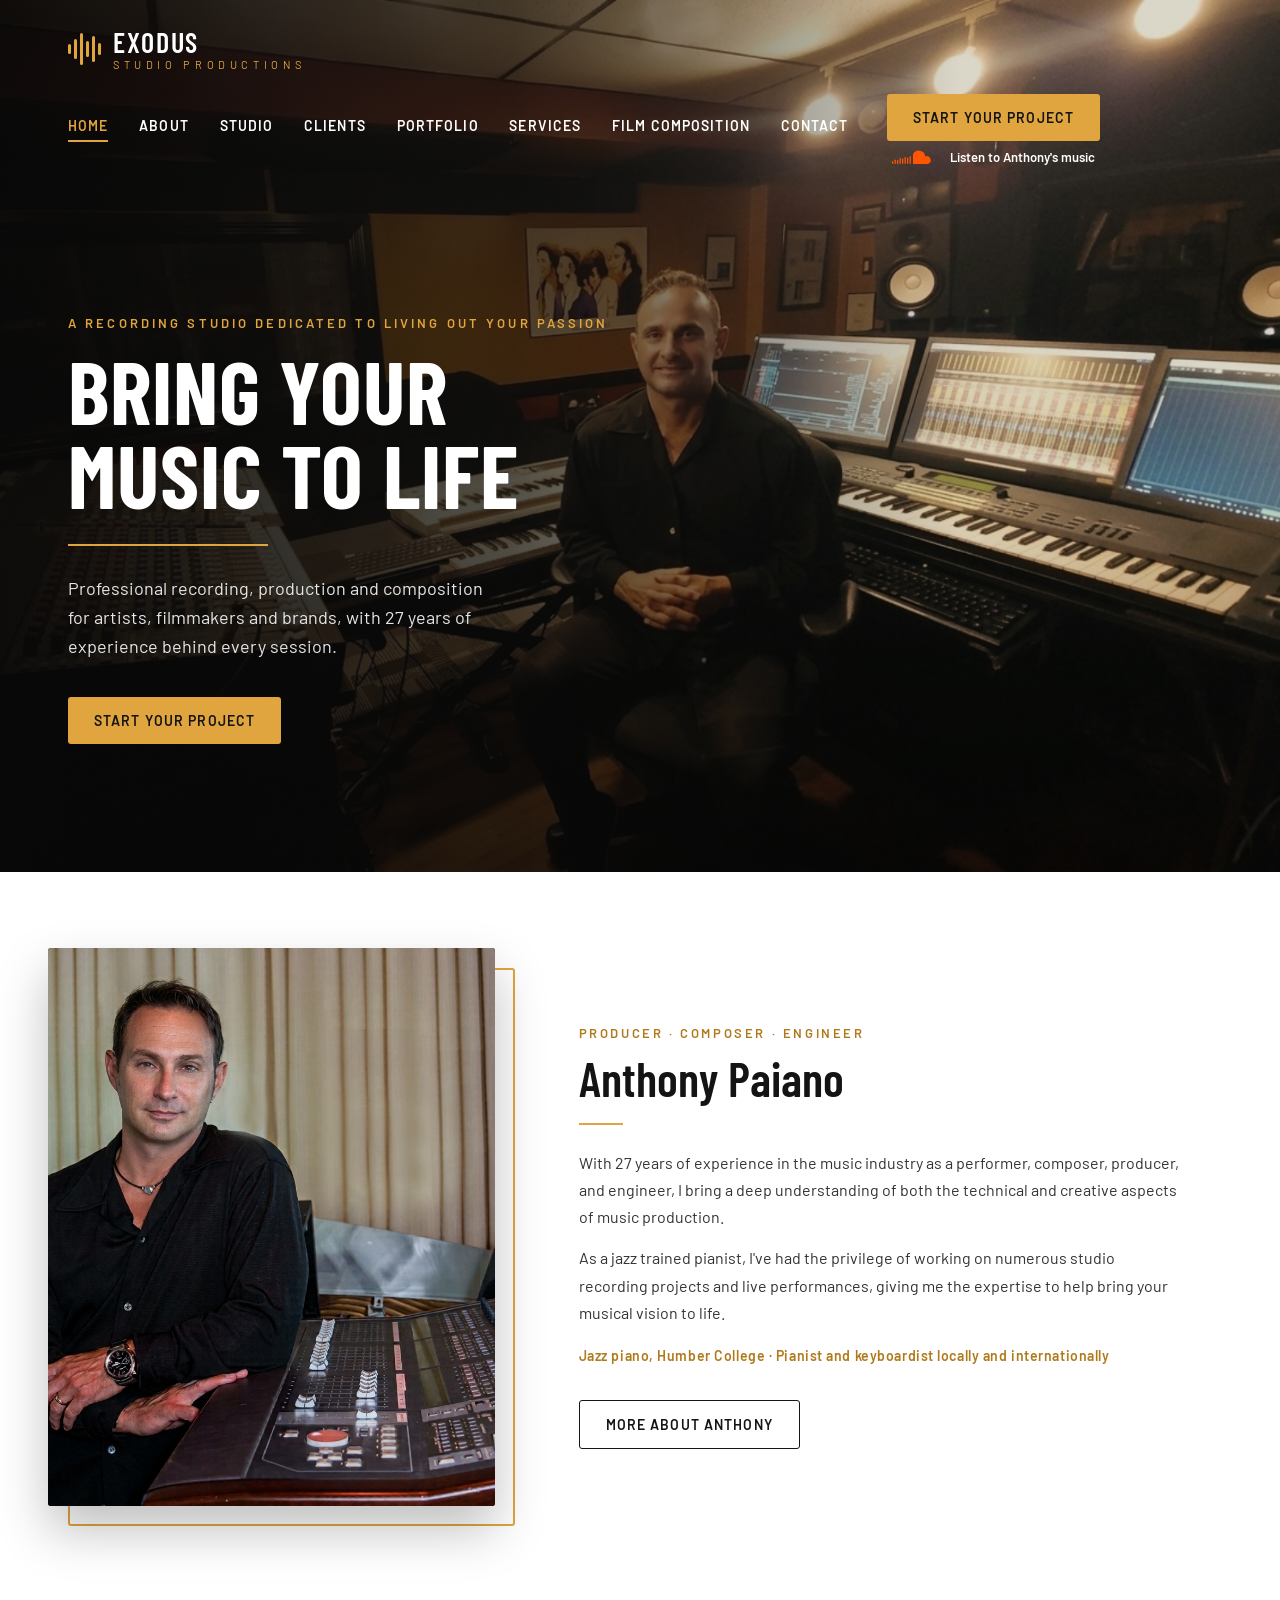
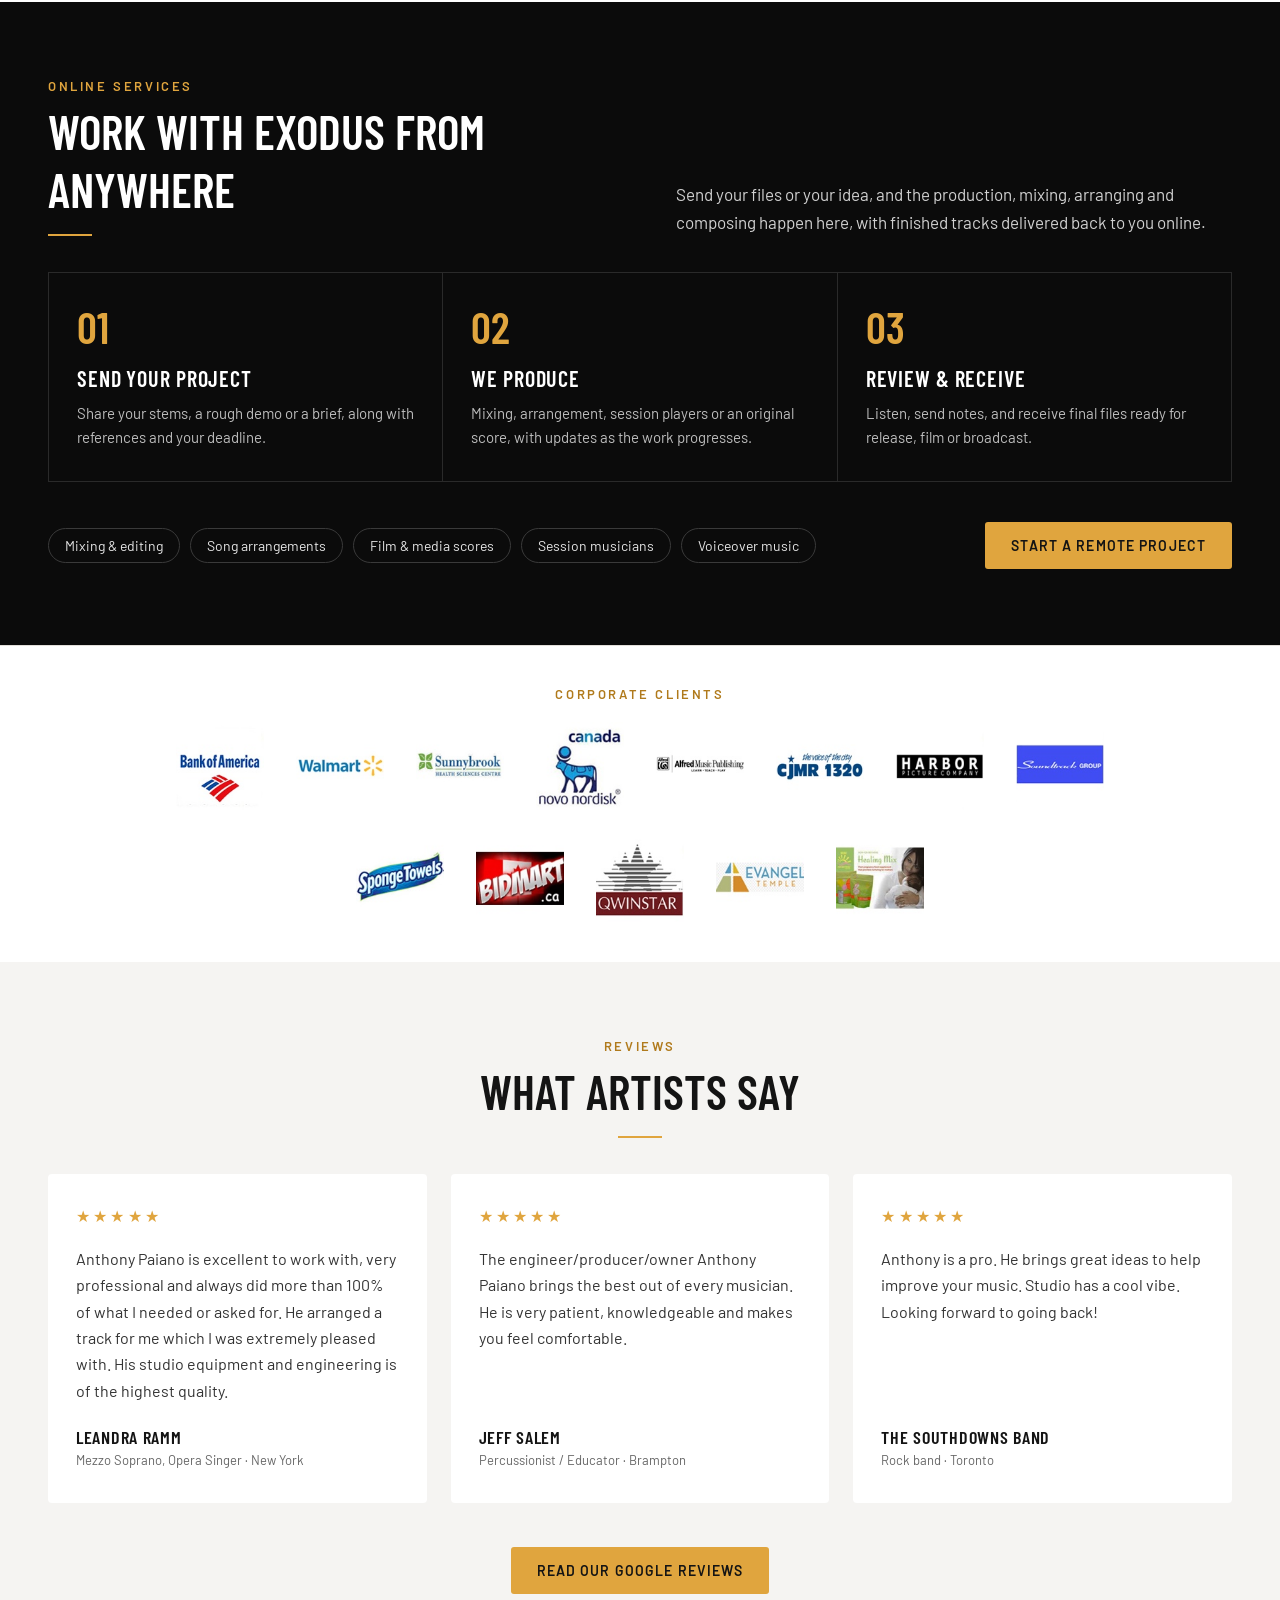
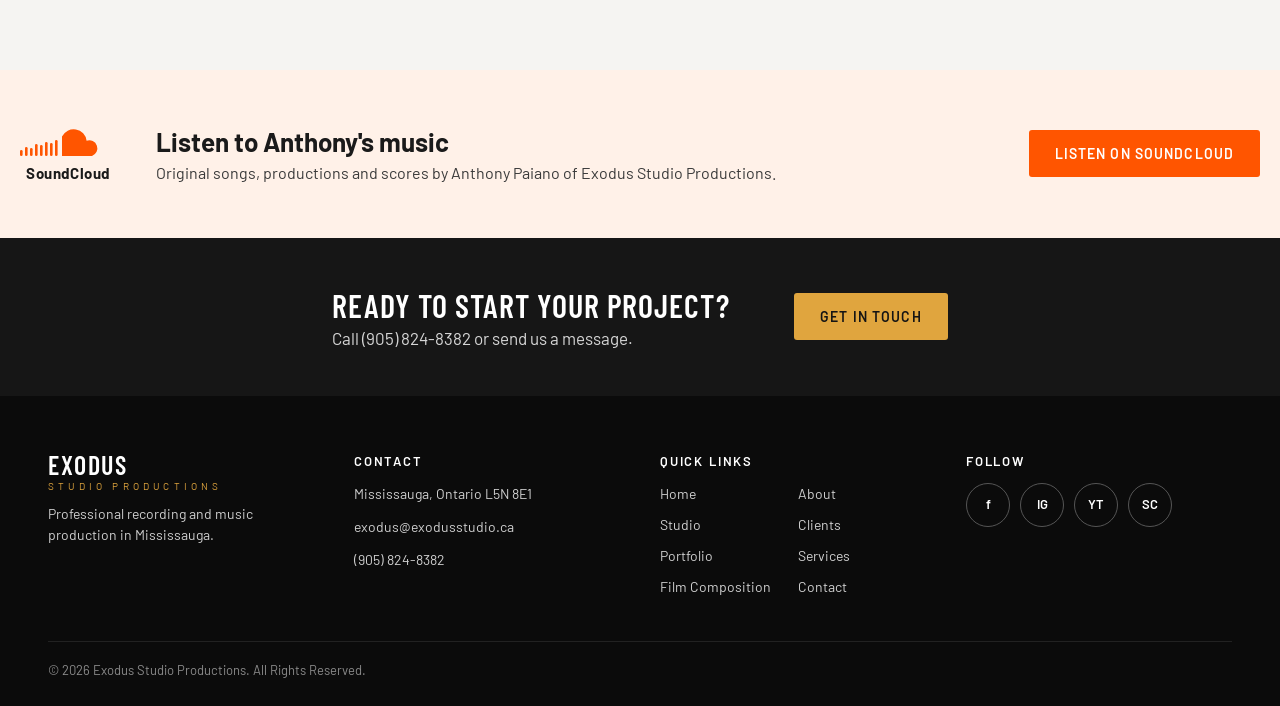
==== index.html @ 8476b049 "Add files via upload" ====
<!DOCTYPE html>
<html lang="en">
<head>
<meta charset="utf-8">
<meta name="viewport" content="width=device-width, initial-scale=1">
<title>Exodus Studio Productions | Recording Studio in Mississauga</title>
<meta name="description" content="Professional recording studio in Mississauga, Greater Toronto Area. Recording, mixing, songwriter arrangements, film composition, corporate multimedia, music video and live streaming.">
<link rel="stylesheet" href="base.css?v=2">
<link rel="stylesheet" href="header.css?v=9">
<link rel="stylesheet" href="services.css">
<link rel="stylesheet" href="portfolio.css">
<link rel="stylesheet" href="about.css">
<link rel="stylesheet" href="cta.css">
<link rel="stylesheet" href="footer.css">
<link rel="stylesheet" href="page.css">
<link rel="stylesheet" href="home.css?v=8">
<link rel="stylesheet" href="soundcloud.css?v=9">
</head>
<body>

<!-- HEADER / HERO -->
<header class="hero">
  <div class="hero-bg"><img src="hero-studio.jpg" alt="Exodus Studio control room"></div>
  <div class="hero-inner container">
    <nav class="nav">
      <a href="index.html" class="brand" aria-label="Exodus Studio Productions home">
        <span class="wave" aria-hidden="true"><span style="height:10px"></span><span style="height:20px"></span><span style="height:32px"></span><span style="height:16px"></span><span style="height:26px"></span><span style="height:12px"></span></span>
        <span class="brand-text"><span class="brand-name">EXODUS</span><span class="brand-sub">STUDIO PRODUCTIONS</span></span>
      </a>
      <button class="nav-toggle" aria-expanded="false" aria-label="Menu">MENU</button>
      <div class="nav-right">
        <div class="nav-links">
          <a href="index.html" class="active">HOME</a>
          <a href="about.html">ABOUT</a>
          <a href="studio.html">STUDIO</a>
          <a href="clients.html">CLIENTS</a>
          <a href="portfolio.html">PORTFOLIO</a>
          <a href="services.html">SERVICES</a>
          <a href="film.html">FILM COMPOSITION</a>
          <a href="contact.html">CONTACT</a>
        </div>
        <div class="nav-cta">
          <a href="contact.html" class="btn btn-gold">Start your project</a>
          <a class="sc-mini sc-mini-nav" href="https://soundcloud.com/user-308940546/sets/exodus-studio-productions" target="_blank" rel="noopener noreferrer" aria-label="Listen on SoundCloud"><svg viewBox="0 0 96 32" width="96" height="32" fill="currentColor" aria-hidden="true"><rect x="0" y="24" width="2.6" height="6" rx="1.3"/><rect x="5" y="21" width="2.6" height="9" rx="1.3"/><rect x="10" y="22" width="2.6" height="8" rx="1.3"/><rect x="15" y="18" width="2.6" height="12" rx="1.3"/><rect x="20" y="19" width="2.6" height="11" rx="1.3"/><rect x="25" y="16" width="2.6" height="14" rx="1.3"/><rect x="30" y="17" width="2.6" height="13" rx="1.3"/><rect x="35" y="14" width="2.6" height="16" rx="1.3"/><path d="M42 30V10.5a13 13 0 0 1 24.6 4.3A8 8 0 1 1 72 30z"/></svg><span>Listen to Anthony's music</span></a>
        </div>
      </div>
    </nav>
    <div class="hero-copy">
      <div class="hero-kicker">A RECORDING STUDIO DEDICATED TO LIVING OUT YOUR PASSION</div>
      <h1>BRING YOUR<br>MUSIC TO LIFE</h1>
      <div class="hero-rule"></div>
      <p>Professional recording, production and composition for artists, filmmakers and brands, with 27 years of experience behind every session.</p>
      <div class="hero-actions">
        <a href="contact.html" class="btn btn-gold">Start your project</a>
      </div>
    </div>
  
  </div>
</header>

<!-- PRODUCER -->
<section id="producer" class="section producer">
  <div class="container producer-grid">
    <figure class="producer-photo"><div class="photo"><img src="anthony-mixer.jpg" alt="Anthony Paiano at the mixing console" loading="lazy"></div></figure>
    <div class="producer-text">
      <div class="eyebrow">Producer · Composer · Engineer</div>
      <h2 class="title">Anthony Paiano</h2>
      <div class="rule"></div>
      <p>With 27 years of experience in the music industry as a performer, composer, producer, and engineer, I bring a deep understanding of both the technical and creative aspects of music production.</p>
      <p>As a jazz trained pianist, I've had the privilege of working on numerous studio recording projects and live performances, giving me the expertise to help bring your musical vision to life.</p>
      <p class="credit-line">Jazz piano, Humber College · Pianist and keyboardist locally and internationally</p>
      <a href="about.html" class="btn btn-dark">More about Anthony</a>
    </div>
  </div>
</section>

<!-- REMOTE SERVICES -->
<section id="remote" class="section remote">
  <div class="container">
    <div class="remote-head">
      <div>
        <div class="eyebrow">Online services</div>
        <h2 class="title">WORK WITH EXODUS FROM ANYWHERE</h2>
        <div class="rule"></div>
      </div>
      <p>Send your files or your idea, and the production, mixing, arranging and composing happen here, with finished tracks delivered back to you online.</p>
    </div>
    <div class="steps">
      <div class="step"><div class="step-n">01</div><h3>Send your project</h3><p>Share your stems, a rough demo or a brief, along with references and your deadline.</p></div>
      <div class="step"><div class="step-n">02</div><h3>We produce</h3><p>Mixing, arrangement, session players or an original score, with updates as the work progresses.</p></div>
      <div class="step"><div class="step-n">03</div><h3>Review &amp; receive</h3><p>Listen, send notes, and receive final files ready for release, film or broadcast.</p></div>
    </div>
    <div class="remote-foot">
      <div class="remote-list"><span>Mixing &amp; editing</span><span>Song arrangements</span><span>Film &amp; media scores</span><span>Session musicians</span><span>Voiceover music</span></div>
      <a href="contact.html" class="btn btn-gold">Start a remote project</a>
    </div>
  </div>
</section>

<!-- CLIENTS -->
<section class="clients" aria-label="Corporate clients">
  <div class="container clients-inner">
    <div class="eyebrow">Corporate clients</div>
    <div class="logo-grid">
      <img src="client-bank-of-america.jpg" alt="Bank of America" loading="lazy">
      <img src="client-walmart.jpg" alt="Walmart" loading="lazy">
      <img src="client-sunnybrook.jpg" alt="Sunnybrook Health Sciences Centre" loading="lazy">
      <img src="client-novo-nordisk.jpg" alt="Novo Nordisk" loading="lazy">
      <img src="client-alfred.jpg" alt="Alfred Music Publishing" loading="lazy">
      <img src="client-cjmr.jpg" alt="CJMR 1320" loading="lazy">
      <img src="client-harbor.jpg" alt="Harbor Picture Company" loading="lazy">
      <img src="client-soundtrack-group.jpg" alt="Soundtrack Group" loading="lazy">
      <img src="client-sponge-towels.jpg" alt="SpongeTowels" loading="lazy">
      <img src="client-bidmart.jpg" alt="Bidmart" loading="lazy">
      <img src="client-qwinstar.jpg" alt="Qwinstar" loading="lazy">
      <img src="client-evangel-temple.jpg" alt="Evangel Temple" loading="lazy">
      <img src="client-now-for-mothers.jpg" alt="Now for Mothers" loading="lazy">
    </div>
  </div>
</section>

<!-- REVIEWS -->
<section id="reviews" class="section reviews">
  <div class="container">
    <div class="center">
      <div class="eyebrow">Reviews</div>
      <h2 class="title">WHAT ARTISTS SAY</h2>
      <div class="rule"></div>
    </div>
    <div class="review-grid">
      <figure class="review"><div class="stars" aria-hidden="true">★★★★★</div><blockquote>Anthony Paiano is excellent to work with, very professional and always did more than 100% of what I needed or asked for. He arranged a track for me which I was extremely pleased with. His studio equipment and engineering is of the highest quality.</blockquote><figcaption><strong>Leandra Ramm</strong>Mezzo Soprano, Opera Singer · New York</figcaption></figure>
      <figure class="review"><div class="stars" aria-hidden="true">★★★★★</div><blockquote>The engineer/producer/owner Anthony Paiano brings the best out of every musician. He is very patient, knowledgeable and makes you feel comfortable.</blockquote><figcaption><strong>Jeff Salem</strong>Percussionist / Educator · Brampton</figcaption></figure>
      <figure class="review"><div class="stars" aria-hidden="true">★★★★★</div><blockquote>Anthony is a pro. He brings great ideas to help improve your music. Studio has a cool vibe. Looking forward to going back!</blockquote><figcaption><strong>The Southdowns Band</strong>Rock band · Toronto</figcaption></figure>
    </div>
    <div class="reviews-actions">
      <a href="https://g.co/kgs/98bdt7" class="btn btn-gold" target="_blank" rel="noopener">Read our Google reviews</a>
    </div>
  </div>
</section>

<!-- SOUNDCLOUD -->
<section class="sc-band">
  <div class="container sc-inner">
    <a class="sc-logo" href="https://soundcloud.com/user-308940546/sets/exodus-studio-productions" target="_blank" rel="noopener noreferrer" aria-label="SoundCloud"><svg viewBox="0 0 96 32" width="96" height="32" fill="currentColor" aria-hidden="true"><rect x="0" y="24" width="2.6" height="6" rx="1.3"/><rect x="5" y="21" width="2.6" height="9" rx="1.3"/><rect x="10" y="22" width="2.6" height="8" rx="1.3"/><rect x="15" y="18" width="2.6" height="12" rx="1.3"/><rect x="20" y="19" width="2.6" height="11" rx="1.3"/><rect x="25" y="16" width="2.6" height="14" rx="1.3"/><rect x="30" y="17" width="2.6" height="13" rx="1.3"/><rect x="35" y="14" width="2.6" height="16" rx="1.3"/><path d="M42 30V10.5a13 13 0 0 1 24.6 4.3A8 8 0 1 1 72 30z"/></svg><span>SoundCloud</span></a>
    <div class="sc-copy">
      <h3>Listen to Anthony's music</h3>
      <p>Original songs, productions and scores by Anthony Paiano of Exodus Studio Productions.</p>
    </div>
    <a class="btn btn-gold" href="https://soundcloud.com/user-308940546/sets/exodus-studio-productions" target="_blank" rel="noopener noreferrer">Listen on SoundCloud</a>
  </div>
</section>

<!-- CTA -->
<section id="contact" class="cta">
  <div class="cta-inner">
    <div>
      <h2>READY TO START YOUR PROJECT?</h2>
      <p>Call (905) 824-8382 or send us a message.</p>
    </div>
    <a href="mailto:exodus@exodusstudio.ca" class="btn btn-gold">Get in touch</a>
  </div>
</section>

<!-- FOOTER -->
<footer class="footer">
  <div class="container footer-grid">
    <div class="footer-col">
      <div class="brand-text"><span class="brand-name">EXODUS</span><span class="brand-sub">STUDIO PRODUCTIONS</span></div>
      <div>Professional recording and music production in Mississauga.</div>
    </div>
    <div class="footer-col">
      <h4>CONTACT</h4>
      <div>Mississauga, Ontario L5N 8E1</div>
      <a href="mailto:exodus@exodusstudio.ca">exodus@exodusstudio.ca</a>
      <a href="tel:+19058248382">(905) 824-8382</a>
    </div>
    <div class="footer-col">
      <h4>QUICK LINKS</h4>
      <div class="links">
        <a href="index.html">Home</a><a href="about.html">About</a><a href="studio.html">Studio</a><a href="clients.html">Clients</a><a href="portfolio.html">Portfolio</a><a href="services.html">Services</a><a href="film.html">Film Composition</a><a href="contact.html">Contact</a>
      </div>
    </div>
    <div class="footer-col">
      <h4>FOLLOW</h4>
      <div class="socials">
        <a href="https://www.facebook.com/anthony.paiano.7" aria-label="Facebook" target="_blank" rel="noopener">f</a>
        <a href="https://www.instagram.com/exodusstudioproductions/" aria-label="Instagram" target="_blank" rel="noopener">IG</a>
        <a href="https://www.youtube.com/user/exodusstudioprod" aria-label="YouTube" target="_blank" rel="noopener">YT</a>
        <a href="https://soundcloud.com/user-308940546/sets/exodus-studio-productions" aria-label="SoundCloud" target="_blank" rel="noopener">SC</a>
      </div>
    </div>
  </div>
  <div class="copyright">© <span id="year">2026</span> Exodus Studio Productions. All Rights Reserved.</div>
</footer>

<script src="main.js?v=2"></script>
</body>
</html>
---- base.css ----
@import url('https://fonts.googleapis.com/css2?family=Barlow+Condensed:wght@500;600;700&family=Barlow:wght@400;500;600&family=Mrs+Saint+Delafield&display=swap');
:root{--gold:#e0a53e;--gold-hover:#f0bf62;--gold-text:#b07a1c;--ink:#141414;--black:#0b0b0b;--charcoal:#161616;--light:#f5f4f2;--light-2:#ecebe8;--rule:#e2dfda;--head:'Barlow Condensed',sans-serif;--body:'Barlow',sans-serif;--pad-x:clamp(20px,4vw,48px)}
*,*::before,*::after{box-sizing:border-box}
body{margin:0;font-family:var(--body);color:var(--ink);background:#fff;-webkit-font-smoothing:antialiased}
img{display:block;max-width:100%}
a{color:var(--gold);text-decoration:none}
a:hover{color:var(--gold-hover)}
:focus-visible{outline:2px solid var(--gold);outline-offset:2px}
.container{max-width:1240px;margin:0 auto}
.section{padding:clamp(64px,8vw,100px) var(--pad-x)}
.eyebrow{font-size:13px;font-weight:600;letter-spacing:.2em;color:var(--gold-text);text-transform:uppercase}
.title{font-family:var(--head);font-weight:600;font-size:clamp(36px,4vw,48px);margin:8px 0 0}
.rule{width:44px;height:2px;background:var(--gold);margin:16px 0 0}
.center{text-align:center}.center .rule{margin-left:auto;margin-right:auto}
.btn{display:inline-flex;align-items:center;gap:10px;padding:15px 26px;font-size:14px;font-weight:600;letter-spacing:.08em;border-radius:3px;text-transform:uppercase;transition:background .2s,color .2s,border-color .2s}
.btn-gold{background:var(--gold);color:var(--ink)}
.btn-gold:hover{background:var(--gold-hover);color:var(--ink)}
.btn-outline{border:1px solid rgba(255,255,255,.7);color:#fff}
.btn-outline:hover{border-color:var(--gold);color:var(--gold)}
.photo{position:relative;background:var(--charcoal);overflow:hidden}
.photo img{width:100%;height:100%;object-fit:cover}
.reveal-on .reveal{opacity:0;transform:translateY(28px);transition:opacity .8s ease,transform .8s cubic-bezier(.2,.7,.2,1)}
.reveal-on .reveal.is-in{opacity:1;transform:none}
@media (prefers-reduced-motion:reduce){.reveal-on .reveal{opacity:1;transform:none;transition:none}}
---- header.css ----
.hero{position:relative;background:var(--black);color:#fff;overflow:hidden}
.hero-bg{position:absolute;inset:0;background:var(--charcoal)}
.hero-bg img{width:100%;height:100%;object-fit:cover;object-position:right 30%}
.hero-bg::after{content:"";position:absolute;inset:0;background:linear-gradient(90deg,rgba(8,8,8,.92) 0%,rgba(8,8,8,.7) 40%,rgba(8,8,8,.15) 75%)}
.hero-inner{position:relative;padding:28px var(--pad-x) 0}
.nav{display:flex;align-items:center;justify-content:space-between;gap:24px;flex-wrap:wrap}
.brand{display:flex;align-items:center;gap:12px;color:#fff}
.brand:hover{color:#fff}
.wave{display:flex;align-items:center;gap:3px;height:36px}
.wave span{width:3px;background:var(--gold);border-radius:2px}
.brand-text{display:flex;flex-direction:column;line-height:1}
.brand-name{font-family:var(--head);font-weight:600;font-size:28px;letter-spacing:.06em}
.brand-sub{font-size:11px;letter-spacing:.42em;color:var(--gold);margin-top:3px}
.nav-right{display:flex;align-items:center;gap:clamp(20px,3vw,40px);flex-wrap:wrap}
.nav-links{display:flex;gap:clamp(16px,2.4vw,32px);flex-wrap:wrap;font-size:14px;font-weight:600;letter-spacing:.08em}
.nav-links a{color:#fff;padding-bottom:6px;border-bottom:2px solid transparent}
.nav-links a:hover,.nav-links a.active{color:var(--gold)}
.nav-links a.active{border-bottom-color:var(--gold)}
.nav-toggle{display:none;background:none;border:1px solid #555;color:#fff;border-radius:3px;padding:10px 14px;font:600 13px var(--body);letter-spacing:.1em;cursor:pointer}
.hero-copy{max-width:560px;padding:clamp(80px,12vw,150px) 0 clamp(80px,10vw,130px)}
.hero-kicker{font-size:13px;font-weight:600;letter-spacing:.24em;color:var(--gold);margin-bottom:18px}
.hero h1{font-family:var(--head);font-weight:700;font-size:clamp(52px,7vw,88px);line-height:.95;margin:0;letter-spacing:.01em}
.hero-rule{width:200px;height:2px;background:var(--gold);margin:28px 0}
.hero p{font-size:18px;line-height:1.6;color:#e6e6e6;margin:0 0 36px;max-width:440px;text-wrap:pretty}
.hero-actions{display:flex;gap:14px;flex-wrap:wrap}
@media (max-width:820px){
  .nav-toggle{display:block}
  .nav-right{display:none;width:100%;flex-direction:column;align-items:flex-start;gap:20px;padding:16px 0}
  .nav.open .nav-right{display:flex}
  .nav-links{flex-direction:column;gap:14px}
}
@media (max-width:820px) and (orientation:portrait){.hero{display:flex;flex-direction:column}.hero-inner{display:contents}.hero .nav{order:1;position:relative;padding:28px var(--pad-x) 20px}.hero-bg{position:relative;order:2;inset:auto;aspect-ratio:16/9}.hero-bg img{object-position:center}.hero-bg::after{background:linear-gradient(0deg,rgba(8,8,8,1) 0%,rgba(8,8,8,0) 30%)}.hero-copy{order:3;position:relative;padding:32px var(--pad-x) 56px}.page-hero-copy{order:3;position:relative;padding:24px var(--pad-x) 56px}}
---- services.css ----
.services{background:var(--light)}
.services .center{margin-bottom:56px}
.service-grid{display:grid;grid-template-columns:repeat(auto-fit,minmax(min(100%,210px),1fr));gap:1px;background:var(--rule)}
.service{background:var(--light);padding:36px 32px;display:flex;flex-direction:column;gap:14px}
.service svg{width:40px;height:40px;stroke:var(--gold);fill:none;stroke-width:1.5;stroke-linecap:round;stroke-linejoin:round}
.service h3{font-family:var(--head);font-weight:600;font-size:22px;letter-spacing:.04em;margin:6px 0 0;text-transform:uppercase}
.service p{font-size:15px;line-height:1.6;color:#4a4a4a;margin:0;text-wrap:pretty}
---- portfolio.css ----
.portfolio{background:var(--light-2)}
.portfolio .center{margin-bottom:48px}
.portfolio .center p{font-size:17px;color:#3a3a3a;margin:20px 0 0}
.work-grid{display:grid;grid-template-columns:repeat(auto-fit,minmax(min(100%,340px),1fr));gap:24px}
.work-card{display:flex;flex-direction:column;background:#fff;color:var(--ink);border-radius:4px;overflow:hidden;transition:box-shadow .2s}
.work-card:hover{color:var(--ink);box-shadow:0 10px 30px rgba(0,0,0,.12)}
.work-card .photo{aspect-ratio:16/9}
.work-meta{padding:20px 22px;display:flex;justify-content:space-between;align-items:center;gap:12px}
.work-kind{font-size:12px;font-weight:600;letter-spacing:.16em;color:var(--gold-text)}
.work-title{font-family:var(--head);font-weight:600;font-size:21px;margin-top:4px}
.play{width:40px;height:40px;border-radius:50%;background:var(--gold);display:flex;align-items:center;justify-content:center;flex-shrink:0}
.portfolio-cta{display:flex;justify-content:center;margin-top:44px}
.film{background:var(--light-2)}
.highlights{background:#fff}
.film-head{display:grid;grid-template-columns:repeat(auto-fit,minmax(min(100%,420px),1fr));gap:24px clamp(32px,6vw,72px);align-items:end;margin-bottom:36px}
.film-head p{font-size:17px;line-height:1.65;color:#3a3a3a;margin:0;text-wrap:pretty}
.poster-grid,.moment-grid{display:grid;grid-template-columns:repeat(auto-fit,minmax(min(100%,220px),1fr));gap:24px}
.moment-grid{grid-template-columns:repeat(auto-fit,minmax(min(100%,260px),1fr))}
.poster-grid figure,.moment{margin:0}
.poster-grid .photo{aspect-ratio:4/5;border-radius:3px}
.poster-grid figure:last-child img{object-position:left center}
.moment .photo{aspect-ratio:1;border-radius:3px}
.poster-grid figcaption,.moment figcaption{font-size:13px;line-height:1.45;color:#666;margin-top:10px}
.poster-grid figcaption strong,.moment figcaption strong{display:block;font-family:var(--head);font-weight:600;font-size:18px;letter-spacing:.04em;color:var(--ink);text-transform:uppercase}
.studio{background:#fff}
.studio-gallery{display:grid;grid-template-columns:repeat(auto-fill,minmax(min(100%,280px),1fr));gap:16px}
.studio-gallery .photo{aspect-ratio:1056/612;border-radius:3px}
.studio-gallery .g-wide{grid-column:span 2;grid-row:span 2}
@media (max-width:640px){.studio-gallery .g-wide{grid-column:auto;grid-row:auto}}
.studio-story{display:flex;flex-direction:column;gap:clamp(40px,6vw,72px)}
.studio-row{display:grid;grid-template-columns:repeat(auto-fit,minmax(min(100%,400px),1fr));gap:clamp(28px,5vw,64px);align-items:center}
.studio-row.flip .studio-photos{order:2}
@media (max-width:860px){.studio-row.flip .studio-photos{order:0}}
.studio-photos{display:flex;flex-direction:column;gap:16px}
.studio-photos .photo{aspect-ratio:1056/612;border-radius:3px}
.studio-copy{max-width:580px}
.studio-copy h3{font-family:var(--head);font-weight:600;font-size:clamp(24px,2.4vw,30px);letter-spacing:.03em;text-transform:uppercase;margin:0 0 14px}
.studio-copy p{font-size:16px;line-height:1.7;color:#444;margin:0 0 14px;text-wrap:pretty}
.studio-copy .studio-lead{font-size:clamp(18px,1.6vw,21px);line-height:1.6;color:var(--ink)}
.studio-copy ul{margin:0 0 14px;padding-left:20px;display:flex;flex-direction:column;gap:8px}
.studio-copy li{font-size:16px;line-height:1.6;color:#444}
.studio-copy li::marker{color:var(--gold)}
.studio-copy li strong{color:var(--ink);font-weight:600}
.videos.alt{background:var(--light)}
.video-grid{display:grid;grid-template-columns:repeat(auto-fill,minmax(min(100%,320px),1fr));gap:20px}
.video{position:relative;display:block;width:100%;aspect-ratio:16/9;border:0;padding:0;margin:0;background:var(--charcoal);border-radius:3px;overflow:hidden;cursor:pointer}
.video img{width:100%;height:100%;object-fit:cover;transition:transform .4s ease,opacity .3s}
.video:hover img{transform:scale(1.03);opacity:.85}
.video iframe{position:absolute;inset:0;width:100%;height:100%;border:0}
.video .play{position:absolute;left:50%;top:50%;width:64px;height:64px;margin:-32px 0 0 -32px;border-radius:50%;background:var(--gold);box-shadow:0 6px 20px rgba(0,0,0,.35);transition:background .2s}
.video .play::after{content:"";position:absolute;left:26px;top:20px;border-style:solid;border-width:12px 0 12px 19px;border-color:transparent transparent transparent var(--ink)}
.video:hover .play{background:var(--gold-hover)}
.video-more{margin-top:32px}
---- about.css ----
.about{background:#fff}
.about-grid{display:grid;grid-template-columns:repeat(auto-fit,minmax(min(100%,420px),1fr));gap:clamp(32px,6vw,72px);align-items:center}
.about .photo{aspect-ratio:4/5;max-width:520px;border-radius:3px}
.about .photo img{object-position:center}
.about .rule{margin-bottom:24px}
.about p{font-size:16px;line-height:1.7;color:#333;margin:0 0 14px;text-wrap:pretty}
.signature{font-family:'Mrs Saint Delafield',cursive;font-size:44px;line-height:1;margin-top:22px}
.role{font-size:13px;font-weight:600;letter-spacing:.16em;color:var(--gold-text);margin-top:6px}
---- cta.css ----
.cta{background:var(--charcoal);color:#fff;padding:48px var(--pad-x)}
.cta-inner{max-width:1000px;margin:0 auto;display:flex;align-items:center;justify-content:center;gap:clamp(24px,5vw,64px);flex-wrap:wrap}
.cta h2{font-family:var(--head);font-weight:600;font-size:clamp(26px,3vw,32px);letter-spacing:.03em;margin:0}
.cta p{font-size:17px;color:#d6d6d6;margin:4px 0 0}
---- footer.css ----
.footer{background:var(--black);color:#cfcfcf;padding:56px var(--pad-x) 28px;font-size:14px}
.footer-grid{display:grid;grid-template-columns:repeat(auto-fit,minmax(min(100%,220px),1fr));gap:40px}
.footer-col{display:flex;flex-direction:column;gap:12px;line-height:1.5}
.footer h4{font-weight:600;letter-spacing:.14em;color:#fff;font-size:13px;margin:0}
.footer a{color:#cfcfcf}
.footer a:hover{color:var(--gold)}
.footer .brand-name{font-size:26px;color:#fff}
.footer .brand-sub{font-size:10px}
.links{display:grid;grid-template-columns:1fr 1fr;gap:10px}
.socials{display:flex;gap:10px}
.socials a{width:44px;height:44px;border-radius:50%;border:1px solid #555;display:flex;align-items:center;justify-content:center;color:#fff;font-size:13px;font-weight:600}
.socials a:hover{border-color:var(--gold);color:var(--gold)}
.copyright{max-width:1240px;margin:44px auto 0;padding-top:20px;border-top:1px solid #222;font-size:13px;color:#8a8a8a}
---- page.css ----
.page-hero-copy{padding:clamp(56px,8vw,100px) 0 clamp(56px,7vw,88px);max-width:640px}
.page-hero h1{font-size:clamp(44px,6vw,72px)}
.page-hero .hero-rule{margin:24px 0}
.page-hero p{margin:0}
.contact{background:var(--light)}
.contact-grid{display:grid;grid-template-columns:repeat(auto-fit,minmax(min(100%,280px),1fr));gap:24px}
.contact-card{display:flex;flex-direction:column;gap:10px;background:#fff;color:var(--ink);padding:32px;border-radius:4px;transition:box-shadow .2s}
a.contact-card:hover{color:var(--ink);box-shadow:0 10px 30px rgba(0,0,0,.12)}
.contact-value{font-family:var(--head);font-weight:600;font-size:24px;overflow-wrap:anywhere}
---- home.css ----
.producer{background:#fff}
.producer-grid{display:grid;grid-template-columns:minmax(0,5fr) minmax(0,7fr);gap:clamp(32px,5vw,64px);align-items:center}
.producer .rule{margin-bottom:24px}
.producer p{font-size:16px;line-height:1.7;color:#333;margin:0 0 14px;text-wrap:pretty;max-width:600px}
.credits{list-style:none;padding:0;margin:28px 0 32px;display:grid;grid-template-columns:repeat(auto-fit,minmax(min(100%,240px),1fr));gap:1px;background:var(--rule);border:1px solid var(--rule)}
.credits li{background:#fff;padding:16px 18px;font-size:14px;line-height:1.45;color:#333}
.credits strong{display:block;font-family:var(--head);font-weight:600;font-size:19px;letter-spacing:.03em;color:var(--ink);text-transform:uppercase;margin-bottom:2px}
.btn-dark{border:1px solid var(--ink);color:var(--ink)}
.btn-dark:hover{background:var(--ink);color:#fff}
.remote{background:var(--black);color:#fff}
.remote .eyebrow{color:var(--gold)}
.remote .title{color:#fff}
.remote-head{display:grid;grid-template-columns:repeat(auto-fit,minmax(min(100%,420px),1fr));gap:24px clamp(32px,6vw,72px);align-items:end;margin-bottom:56px}
.remote-head p{font-size:17px;line-height:1.65;color:#d0d0d0;margin:0;text-wrap:pretty}
.steps{display:grid;grid-template-columns:repeat(auto-fit,minmax(min(100%,260px),1fr));gap:1px;background:#2a2a2a;border:1px solid #2a2a2a}
.step{background:var(--black);padding:32px 28px;display:flex;flex-direction:column;gap:10px}
.step-n{font-family:var(--head);font-weight:600;font-size:44px;line-height:1;color:var(--gold)}
.step h3{font-family:var(--head);font-weight:600;font-size:22px;letter-spacing:.04em;text-transform:uppercase;margin:6px 0 0}
.step p{font-size:15px;line-height:1.6;color:#bdbdbd;margin:0;text-wrap:pretty}
.remote-foot{display:flex;flex-wrap:wrap;align-items:center;justify-content:space-between;gap:24px;margin-top:40px}
.remote-list{display:flex;flex-wrap:wrap;gap:10px}
.remote-list span{border:1px solid #3a3a3a;border-radius:999px;padding:8px 16px;font-size:14px;color:#e6e6e6}
.reviews{background:var(--light)}
.reviews .center{margin-bottom:48px}
.review-grid{display:grid;grid-template-columns:repeat(auto-fit,minmax(min(100%,300px),1fr));gap:24px}
.review{background:#fff;border-radius:4px;padding:32px 28px;margin:0;display:flex;flex-direction:column;gap:20px}
.stars{color:var(--gold);font-size:16px;letter-spacing:.2em}
.review blockquote{margin:0;font-size:16px;line-height:1.65;color:#333;text-wrap:pretty;flex:1}
.review figcaption{font-size:13px;line-height:1.5;color:#666}
.review figcaption strong{display:block;font-family:var(--head);font-weight:600;font-size:18px;letter-spacing:.04em;color:var(--ink);text-transform:uppercase}
.reviews-actions{display:flex;flex-wrap:wrap;justify-content:center;gap:14px;margin-top:44px}
.moment,.poster-grid figure{margin:0}
.moment .photo{aspect-ratio:1;border-radius:3px}
.moment figcaption,.poster-grid figcaption{font-size:13px;line-height:1.45;color:#666;margin-top:10px}
.moment figcaption strong,.poster-grid figcaption strong{display:block;font-family:var(--head);font-weight:600;font-size:18px;letter-spacing:.04em;color:var(--ink);text-transform:uppercase}
.credit-line{font-size:14px!important;font-weight:600;letter-spacing:.04em;color:var(--gold-text)!important;margin:18px 0 32px!important}
.film{background:var(--light)}
.film-head{display:grid;grid-template-columns:repeat(auto-fit,minmax(min(100%,420px),1fr));gap:24px clamp(32px,6vw,72px);align-items:end;margin-bottom:48px}
.film-head p{font-size:17px;line-height:1.65;color:#3a3a3a;margin:0;text-wrap:pretty}
.poster-grid{display:grid;grid-template-columns:repeat(auto-fit,minmax(min(100%,220px),1fr));gap:24px}
.poster-grid .photo{aspect-ratio:4/5;border-radius:3px}
.poster-grid figure:last-child img{object-position:left center}
.studio{background:#fff}
.studio-grid{display:grid;grid-template-columns:2fr 1fr;grid-template-rows:1fr 1fr;gap:16px}
.studio-grid .photo{border-radius:3px;aspect-ratio:1056/612}
.studio-grid .studio-main{grid-row:span 2;aspect-ratio:auto}
@media (max-width:720px){.studio-grid{grid-template-columns:1fr;grid-template-rows:none}.studio-grid .studio-main{grid-row:auto;aspect-ratio:1056/612}}
.clients{background:#fff;border-top:1px solid var(--rule);padding:40px var(--pad-x)}
.clients-inner{display:flex;flex-direction:column;align-items:center;gap:20px}
.producer,.film,.remote,.studio,.reviews{padding-top:clamp(48px,6vw,76px);padding-bottom:clamp(48px,6vw,76px)}
.film-head,.remote-head{margin-bottom:36px}
.reviews .center{margin-bottom:36px}
.producer-photo{margin:0 20px 20px 0;position:relative;max-width:520px}
.producer-photo .photo{aspect-ratio:4/5;max-height:640px;border-radius:3px;position:relative;z-index:1;box-shadow:0 24px 50px rgba(0,0,0,.25)}
.producer-photo::before{content:"";position:absolute;top:20px;left:20px;right:-20px;bottom:-20px;border:2px solid var(--gold);border-radius:3px}
.producer-photo figcaption{font-size:12px;font-weight:600;letter-spacing:.16em;text-transform:uppercase;color:var(--gold-text);margin-top:34px}
@media (max-width:760px){.producer-grid{grid-template-columns:1fr}}
.logo-grid{width:100%;max-width:1000px;display:flex;flex-wrap:wrap;justify-content:center;gap:24px 32px}
.logo-grid img{width:88px;height:88px;flex:none;object-fit:contain}
.producer-photo .photo img{object-position:center 15%}
---- soundcloud.css ----
.sc-band{background:#fff1e8 !important;color:#1a1a1a;padding:56px 0}
.sc-inner{display:flex;align-items:center;gap:40px;flex-wrap:wrap}
.sc-logo{display:flex;flex-direction:column;align-items:center;gap:6px;color:#ff5500;text-decoration:none;font-weight:700;letter-spacing:.04em;font-size:15px}
.sc-logo span{color:#1a1a1a}
.sc-logo:hover{opacity:.85}
.sc-copy{flex:1 1 320px;min-width:0}
.sc-copy h3{margin:0 0 6px;font-size:26px;color:#1a1a1a}
.sc-copy p{margin:0;color:#3a3a3a;text-wrap:pretty}
.sc-band .btn{background:#ff5500;color:#fff;border-color:#ff5500}
.sc-band .btn:hover{background:#1a1a1a;color:#fff;border-color:#1a1a1a}
.sc-hero{position:absolute;right:calc(var(--pad-x) + 12vw);top:50%;transform:translateY(-10%);display:flex;flex-direction:column;align-items:center;gap:8px;color:#ff5500;text-decoration:none;text-align:center}
.sc-hero svg{width:210px;height:70px}
.sc-hero-name{font-weight:700;letter-spacing:.04em;font-size:26px;color:#fff}
.sc-hero-sub{font-size:20px;color:#fff;opacity:.9}
.sc-hero:hover{color:#ff7a33}
.sc-hero:hover .sc-hero-sub{text-decoration:underline}
@media (max-width:820px){.sc-hero{position:relative;right:auto;top:auto;transform:none;order:4;align-items:flex-start;text-align:left;padding:0 var(--pad-x) 48px}}
.sc-mini{display:inline-flex;align-items:center;gap:10px;margin-top:20px;color:#ff5500;text-decoration:none;font-size:15px;font-weight:600}
.sc-mini svg{width:60px;height:20px}
.sc-mini span{color:#fff}
.sc-mini:hover span{text-decoration:underline}
.nav-cta{display:flex;flex-direction:column;align-items:center;gap:8px}
.sc-mini-nav{margin-top:0;font-size:13px}
.sc-mini-nav svg{width:48px;height:16px}
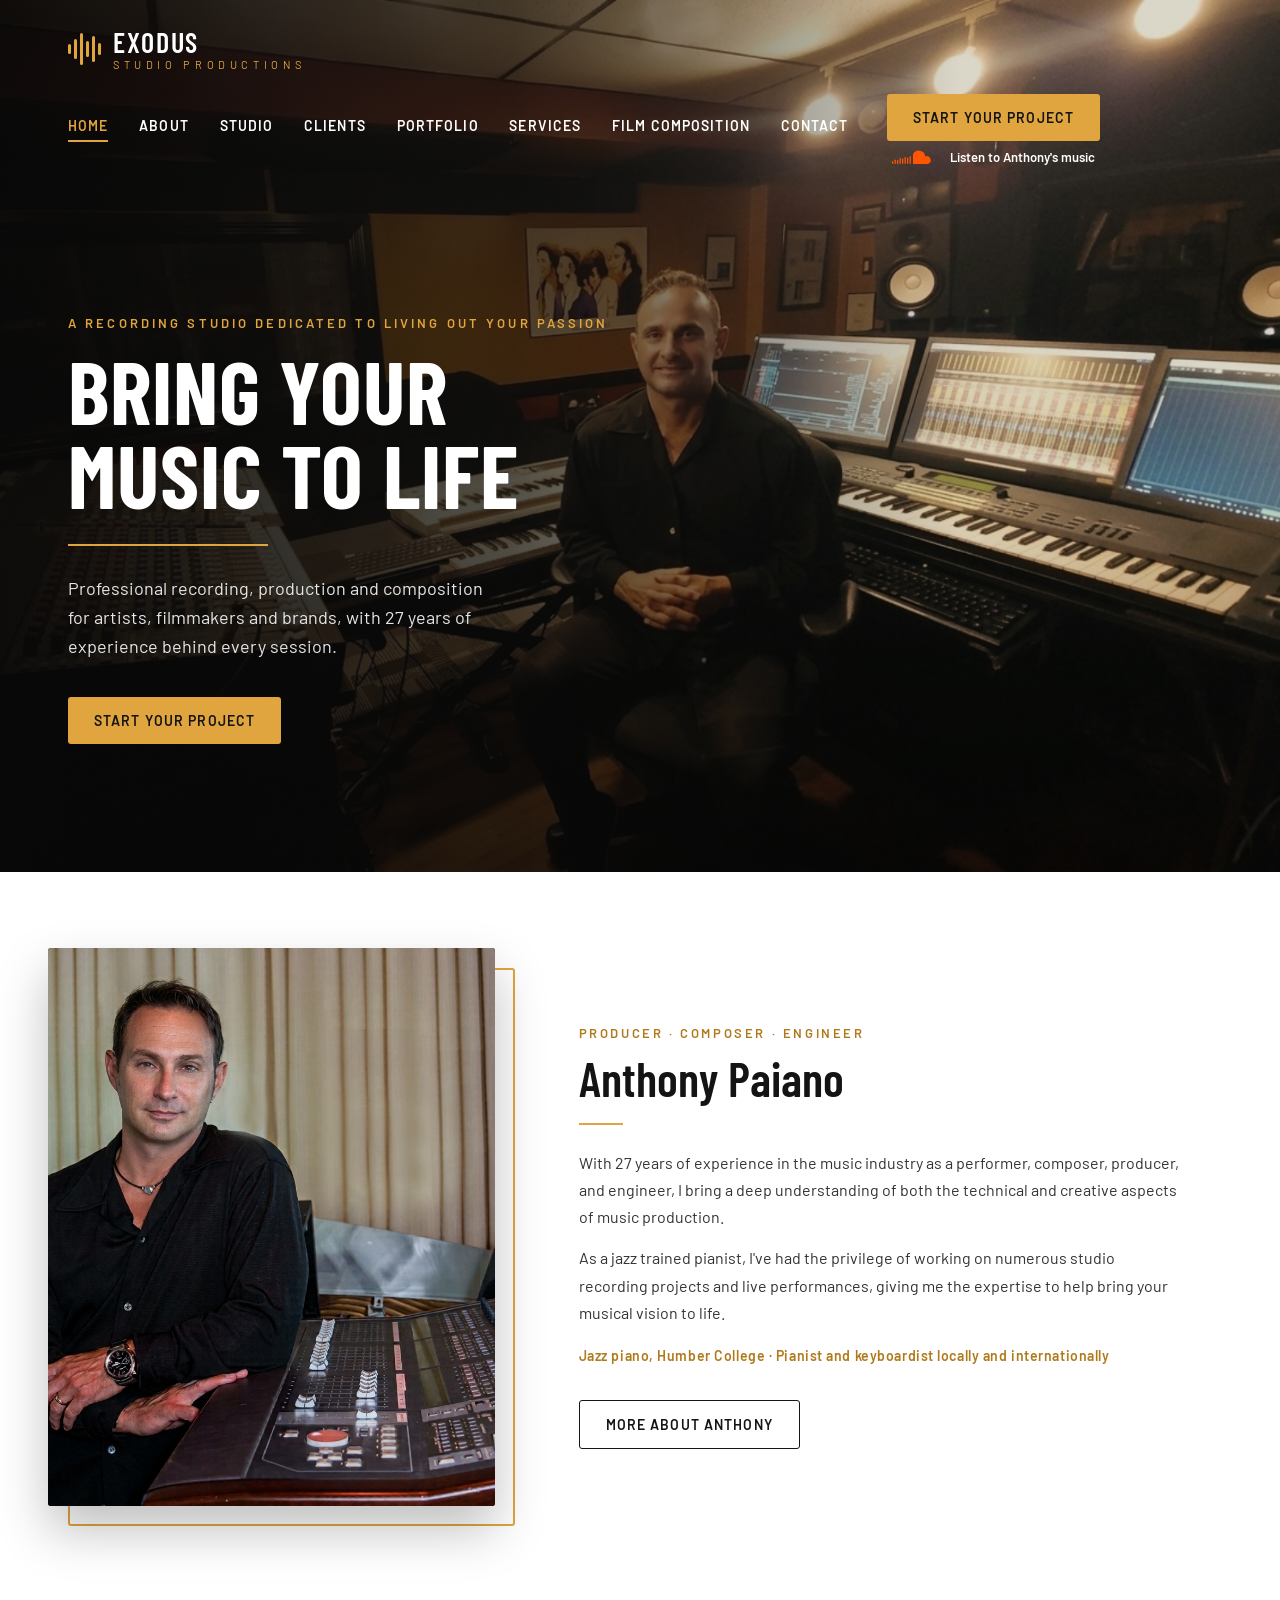
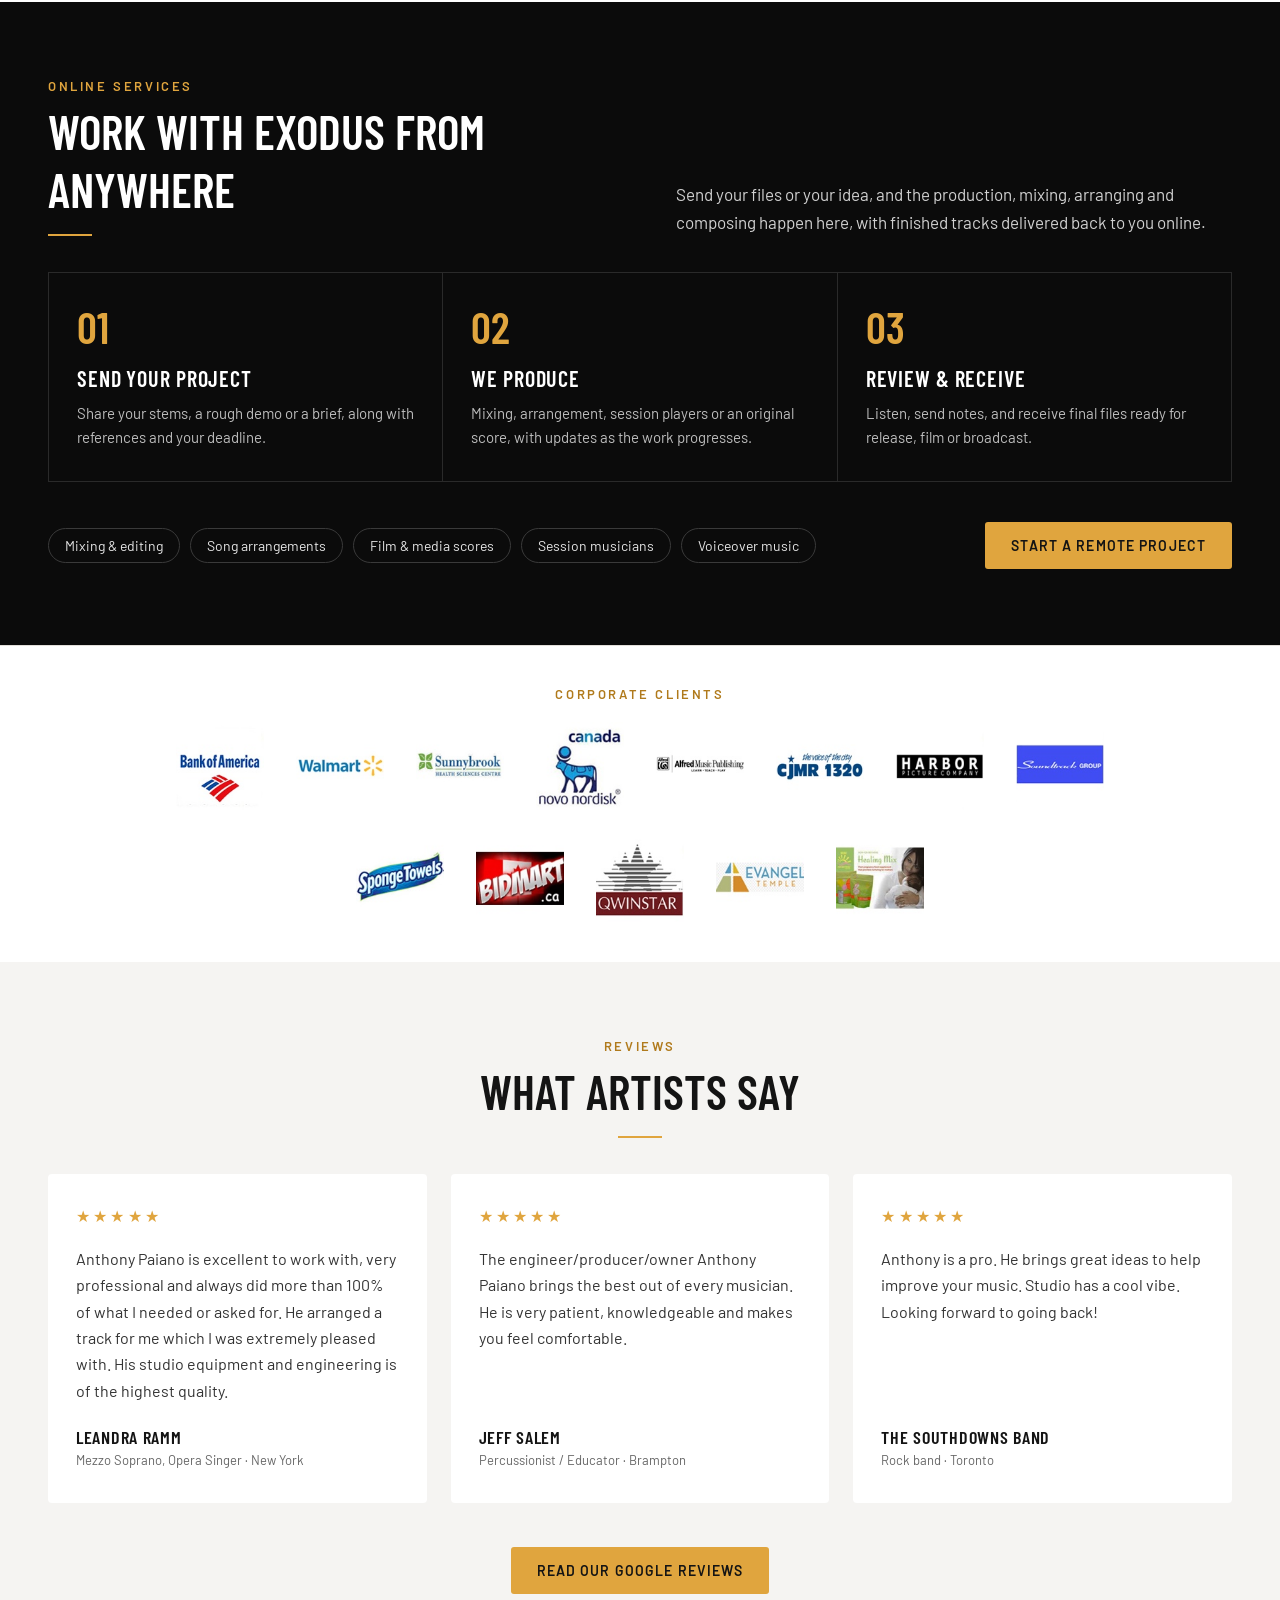
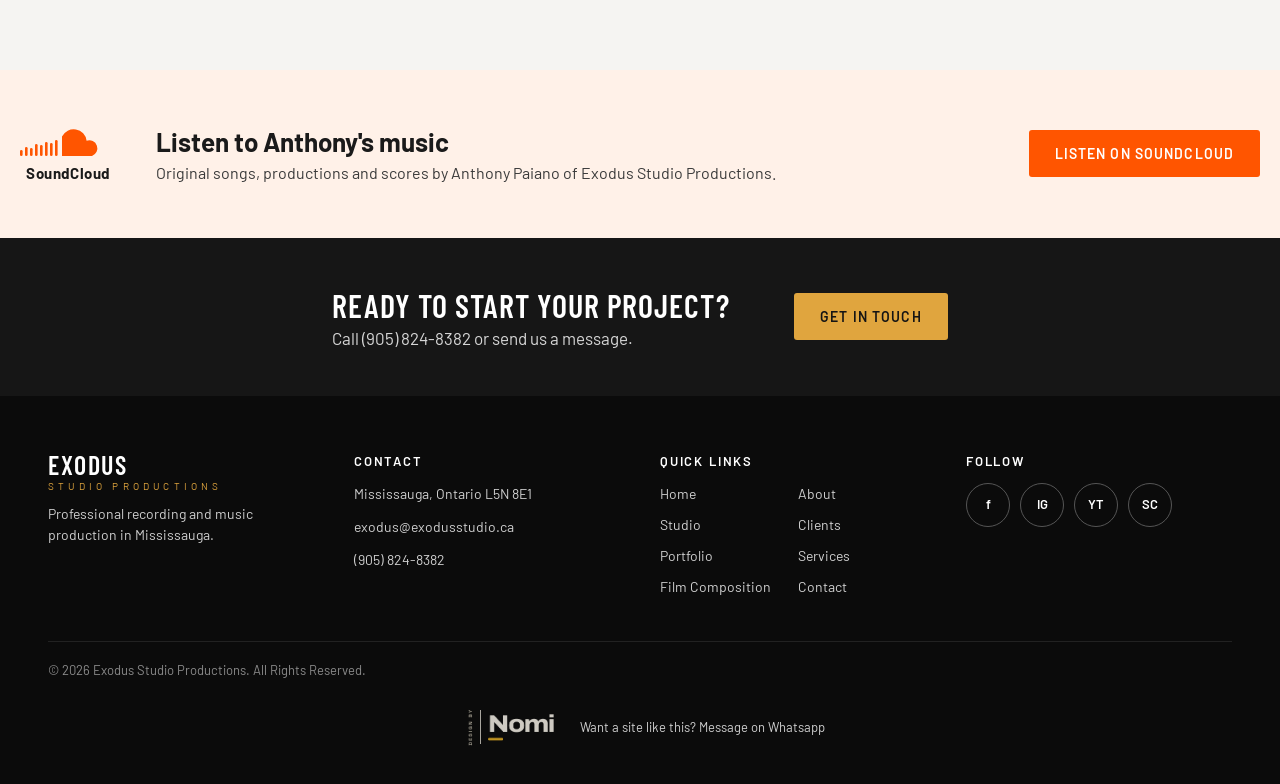
==== commit b29955f3: "Add files via upload" ====
--- a/index.html
+++ b/index.html
@@ -11,10 +11,10 @@
 <link rel="stylesheet" href="portfolio.css">
 <link rel="stylesheet" href="about.css">
 <link rel="stylesheet" href="cta.css">
-<link rel="stylesheet" href="footer.css">
+<link rel="stylesheet" href="footer.css?v=2">
 <link rel="stylesheet" href="page.css">
 <link rel="stylesheet" href="home.css?v=8">
-<link rel="stylesheet" href="soundcloud.css?v=9">
+<link rel="stylesheet" href="soundcloud.css?v=15">
 </head>
 <body>
 
@@ -53,6 +53,7 @@
       <div class="hero-actions">
         <a href="contact.html" class="btn btn-gold">Start your project</a>
       </div>
+      <a class="sc-mini sc-mini-mobile" href="https://soundcloud.com/user-308940546/sets/exodus-studio-productions" target="_blank" rel="noopener noreferrer" aria-label="Listen on SoundCloud"><svg viewBox="0 0 96 32" width="96" height="32" fill="currentColor" aria-hidden="true"><rect x="0" y="24" width="2.6" height="6" rx="1.3"/><rect x="5" y="21" width="2.6" height="9" rx="1.3"/><rect x="10" y="22" width="2.6" height="8" rx="1.3"/><rect x="15" y="18" width="2.6" height="12" rx="1.3"/><rect x="20" y="19" width="2.6" height="11" rx="1.3"/><rect x="25" y="16" width="2.6" height="14" rx="1.3"/><rect x="30" y="17" width="2.6" height="13" rx="1.3"/><rect x="35" y="14" width="2.6" height="16" rx="1.3"/><path d="M42 30V10.5a13 13 0 0 1 24.6 4.3A8 8 0 1 1 72 30z"/></svg><span>Listen to Anthony's music</span></a>
     </div>
   
   </div>
@@ -191,6 +192,7 @@
     </div>
   </div>
   <div class="copyright">© <span id="year">2026</span> Exodus Studio Productions. All Rights Reserved.</div>
+  <a class="nomi-credit" href="https://wa.me/14167703635" target="_blank" rel="noopener"><img src="design-by-nomi.png" alt="Design By Nomi" width="110" height="57"><span>Want a site like this? Message on Whatsapp</span></a>
 </footer>
 
 <script src="main.js?v=2"></script>
--- a/footer.css
+++ b/footer.css
@@ -11,3 +11,7 @@
 .socials a{width:44px;height:44px;border-radius:50%;border:1px solid #555;display:flex;align-items:center;justify-content:center;color:#fff;font-size:13px;font-weight:600}
 .socials a:hover{border-color:var(--gold);color:var(--gold)}
 .copyright{max-width:1240px;margin:44px auto 0;padding-top:20px;border-top:1px solid #222;font-size:13px;color:#8a8a8a}
+.nomi-credit{max-width:1240px;margin:20px auto 0;display:flex;align-items:center;justify-content:center;gap:14px;color:#8a8a8a;font-size:13px}
+.nomi-credit img{width:110px;height:auto;display:block;opacity:.85}
+.nomi-credit:hover img{opacity:1}
+.footer a.nomi-credit:hover{color:var(--gold)}
--- a/soundcloud.css
+++ b/soundcloud.css
@@ -22,3 +22,5 @@
 .nav-cta{display:flex;flex-direction:column;align-items:center;gap:8px}
 .sc-mini-nav{margin-top:0;font-size:13px}
 .sc-mini-nav svg{width:48px;height:16px}
+.sc-mini-mobile{display:none}
+@media (max-width:820px){.sc-mini-nav{display:none}.sc-mini-mobile{display:inline-flex;margin-top:16px}}
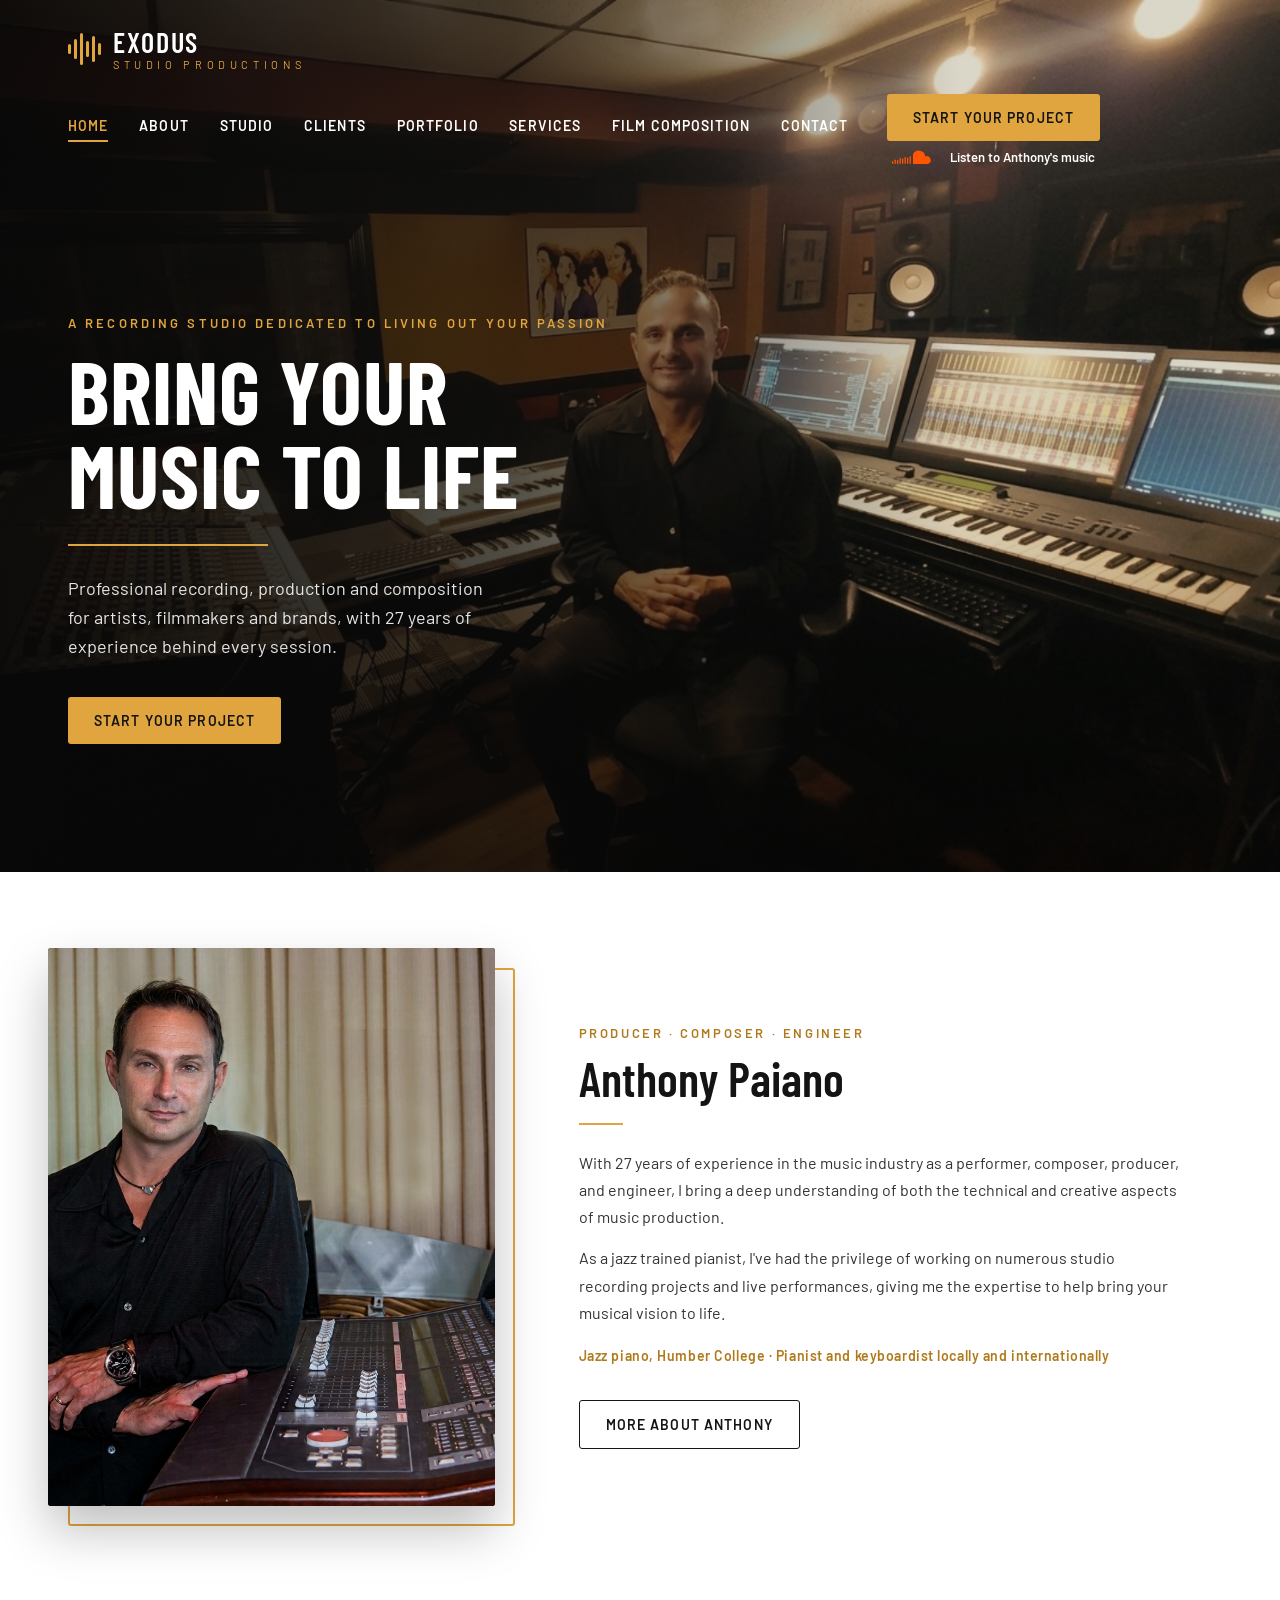
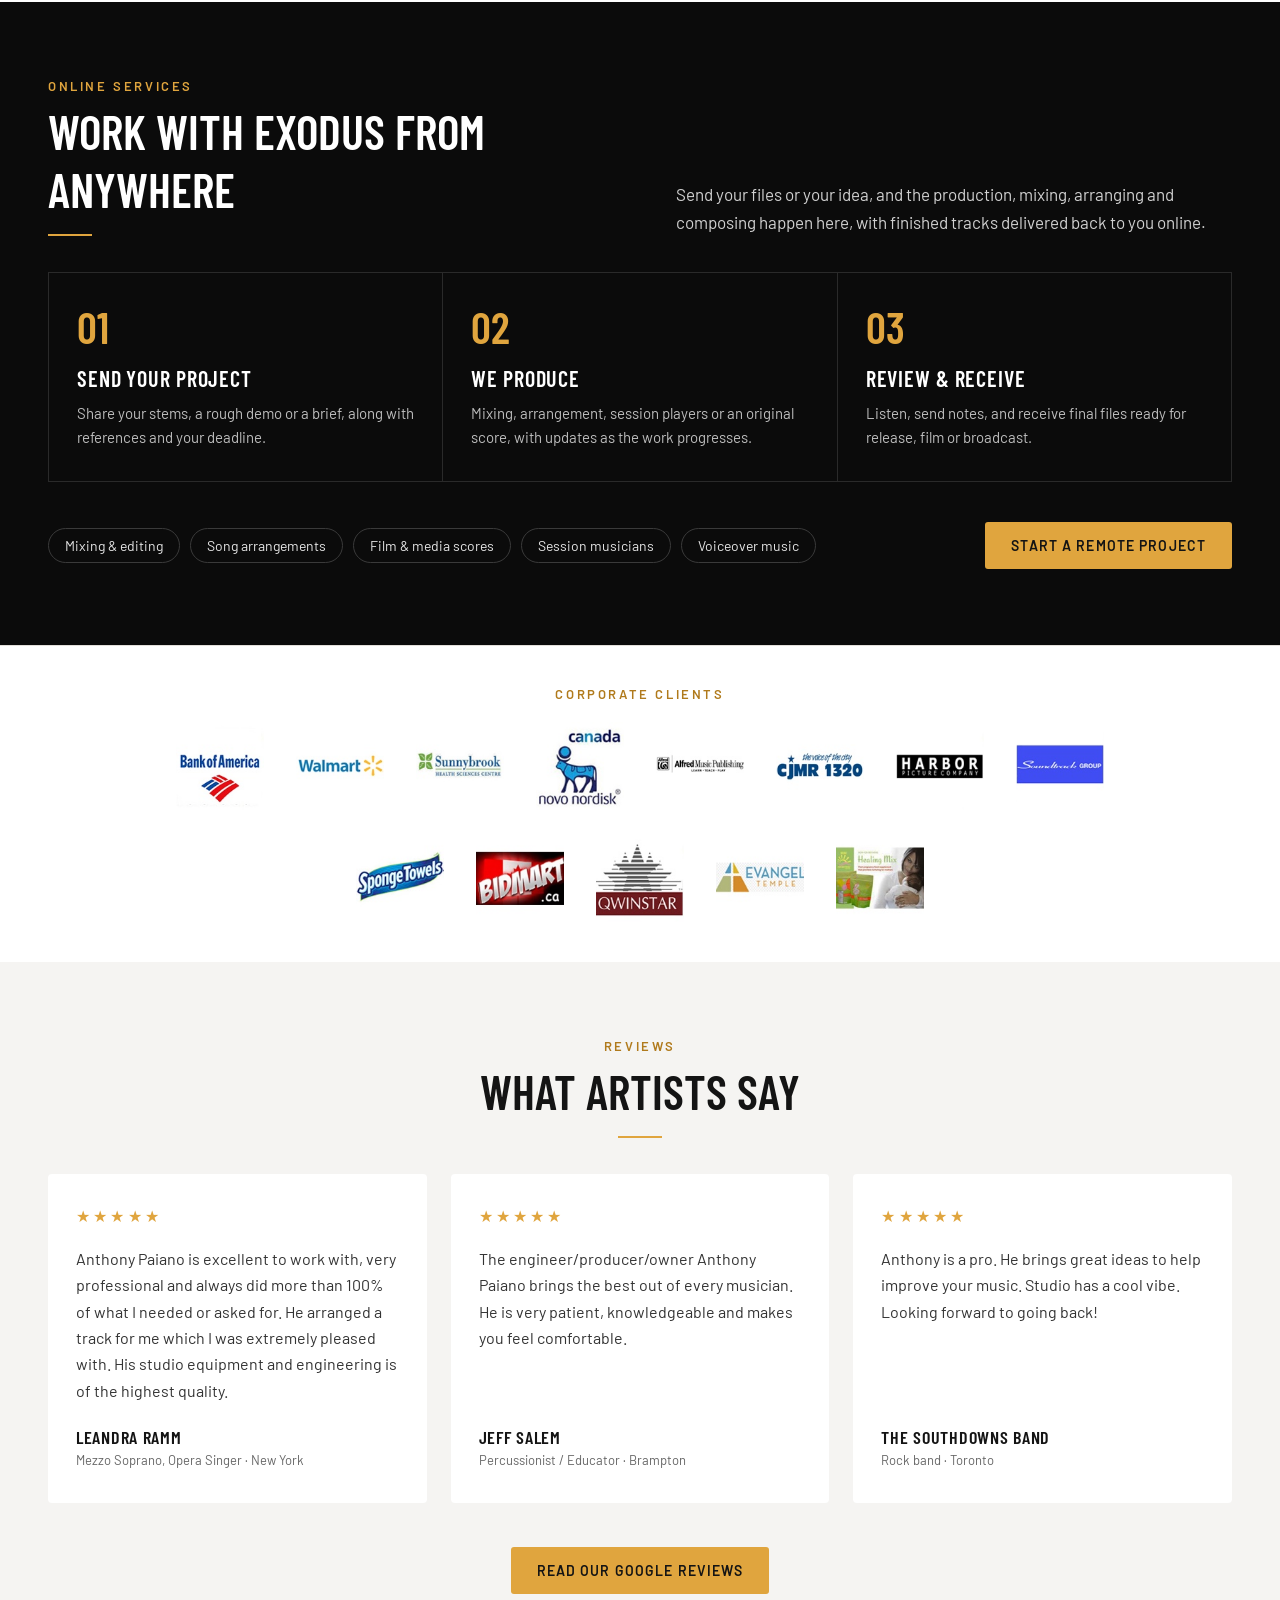
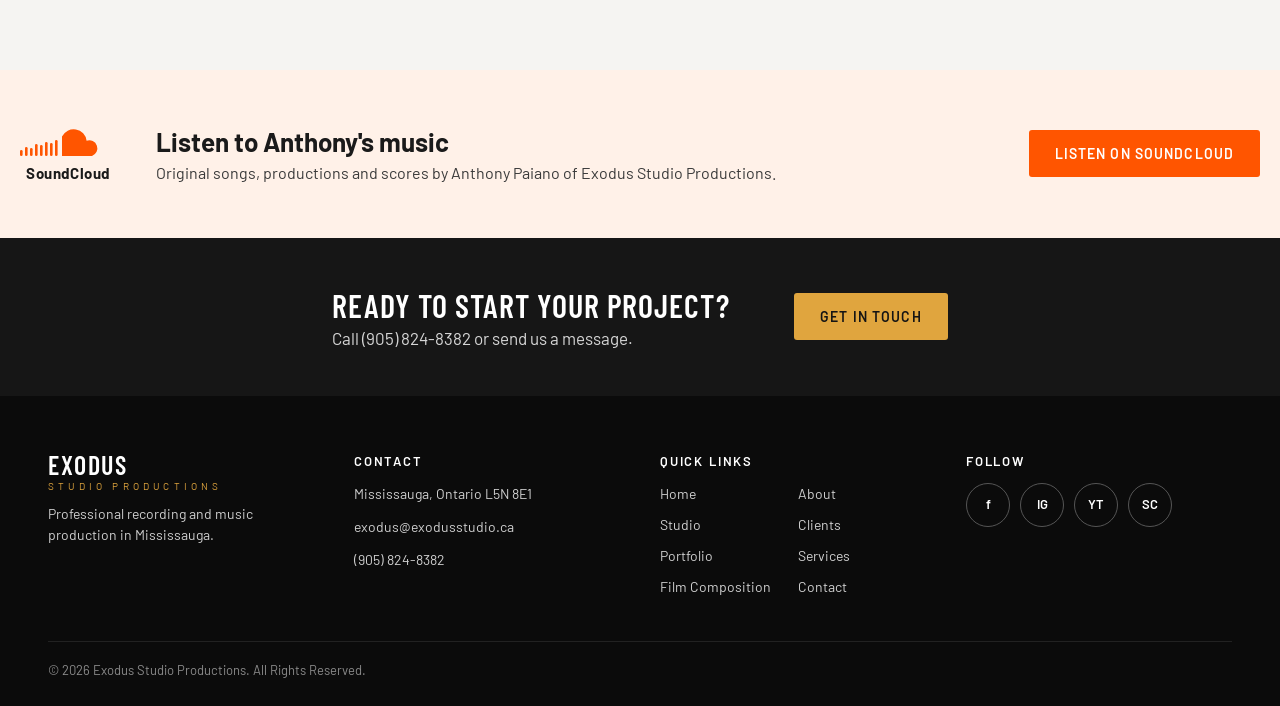
==== commit 9acc20b0: "Add files via upload" ====
--- a/index.html
+++ b/index.html
@@ -192,7 +192,6 @@
     </div>
   </div>
   <div class="copyright">© <span id="year">2026</span> Exodus Studio Productions. All Rights Reserved.</div>
-  <a class="nomi-credit" href="https://wa.me/14167703635" target="_blank" rel="noopener"><img src="design-by-nomi.png" alt="Design By Nomi" width="110" height="57"><span>Want a site like this? Message on Whatsapp</span></a>
 </footer>
 
 <script src="main.js?v=2"></script>
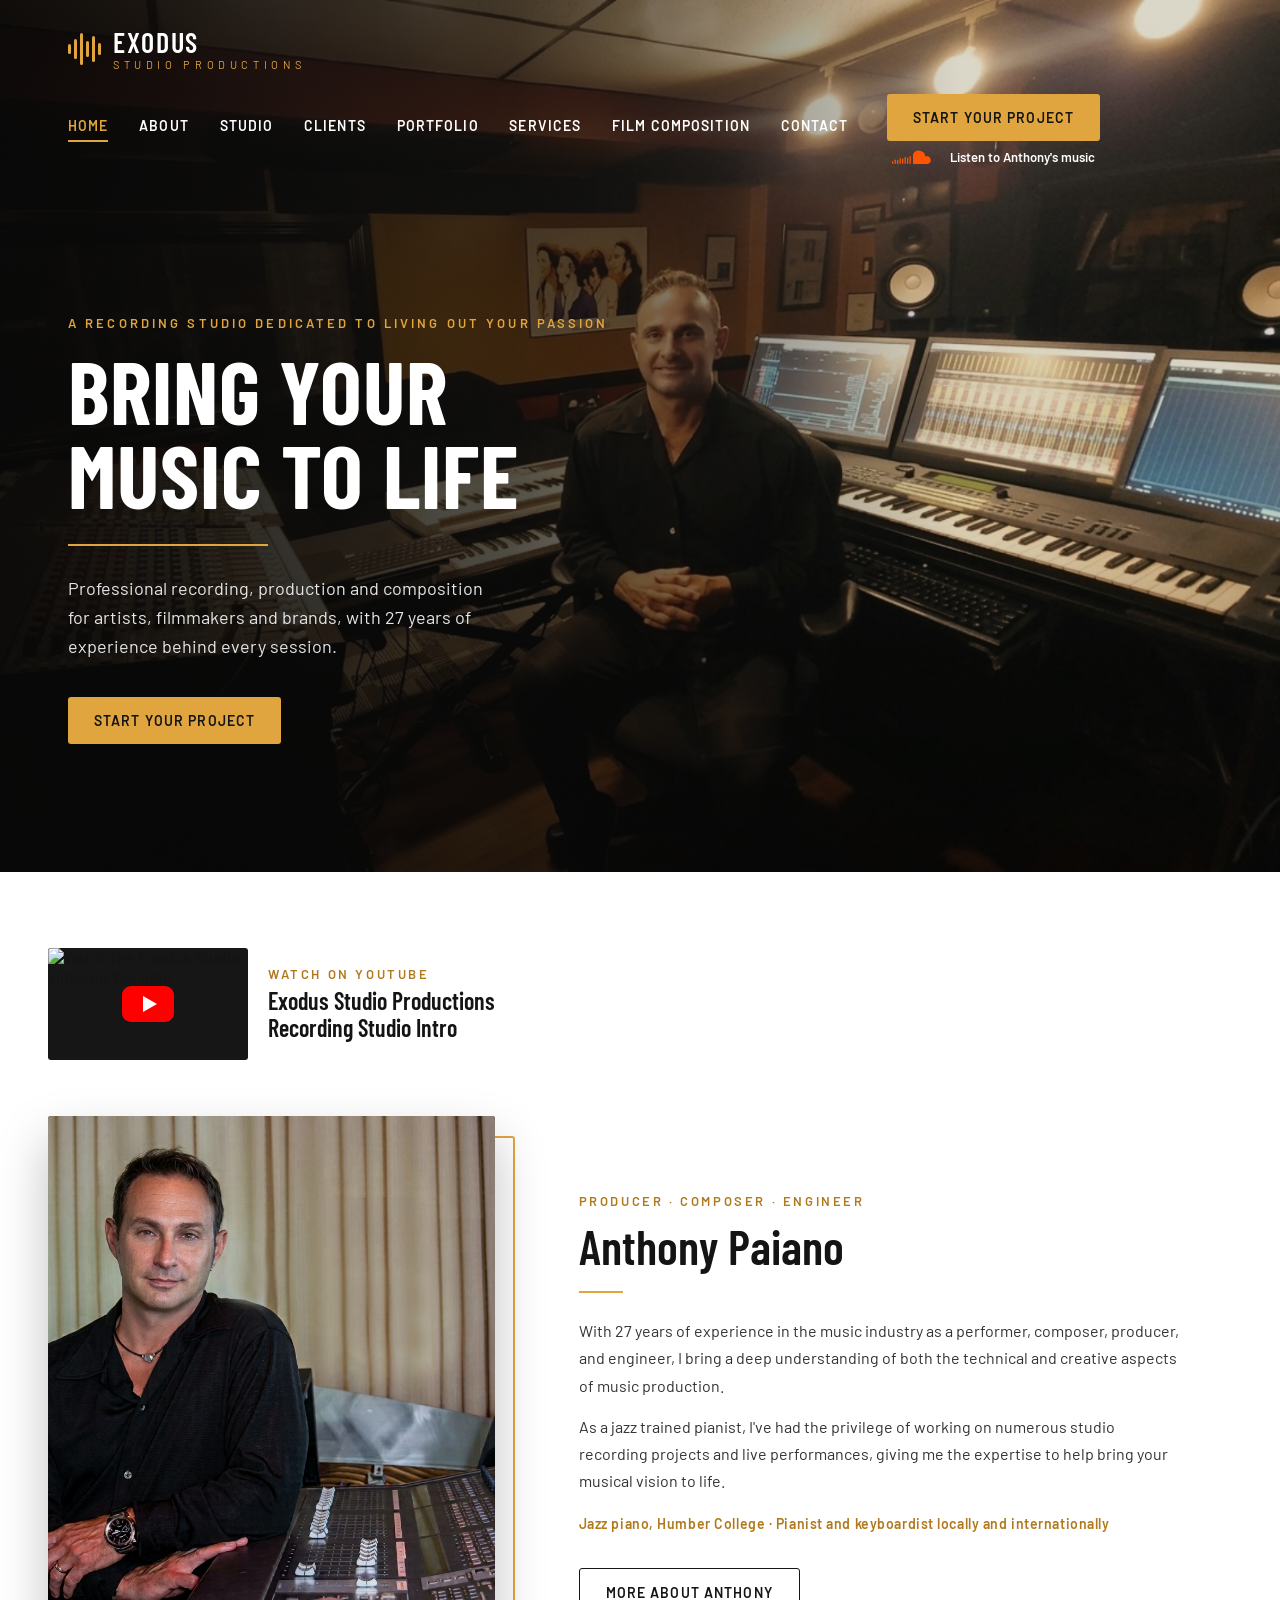
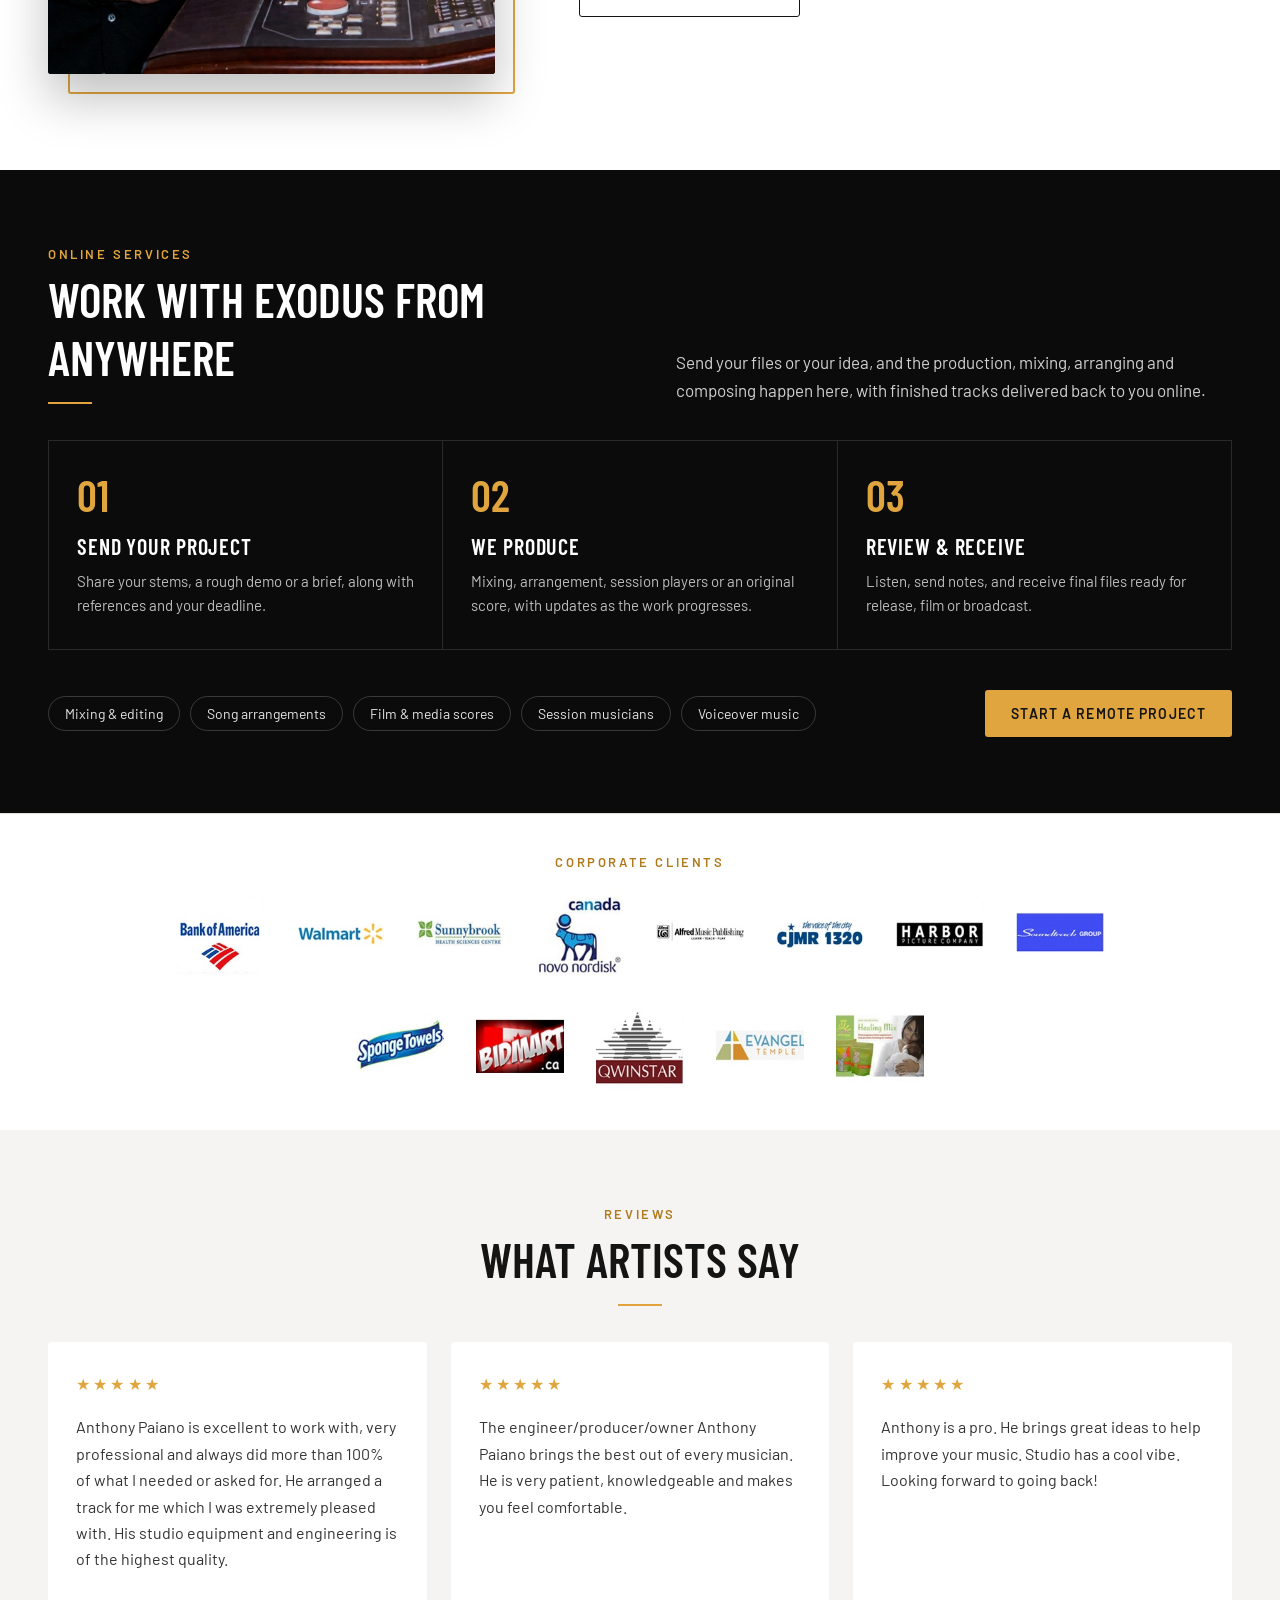
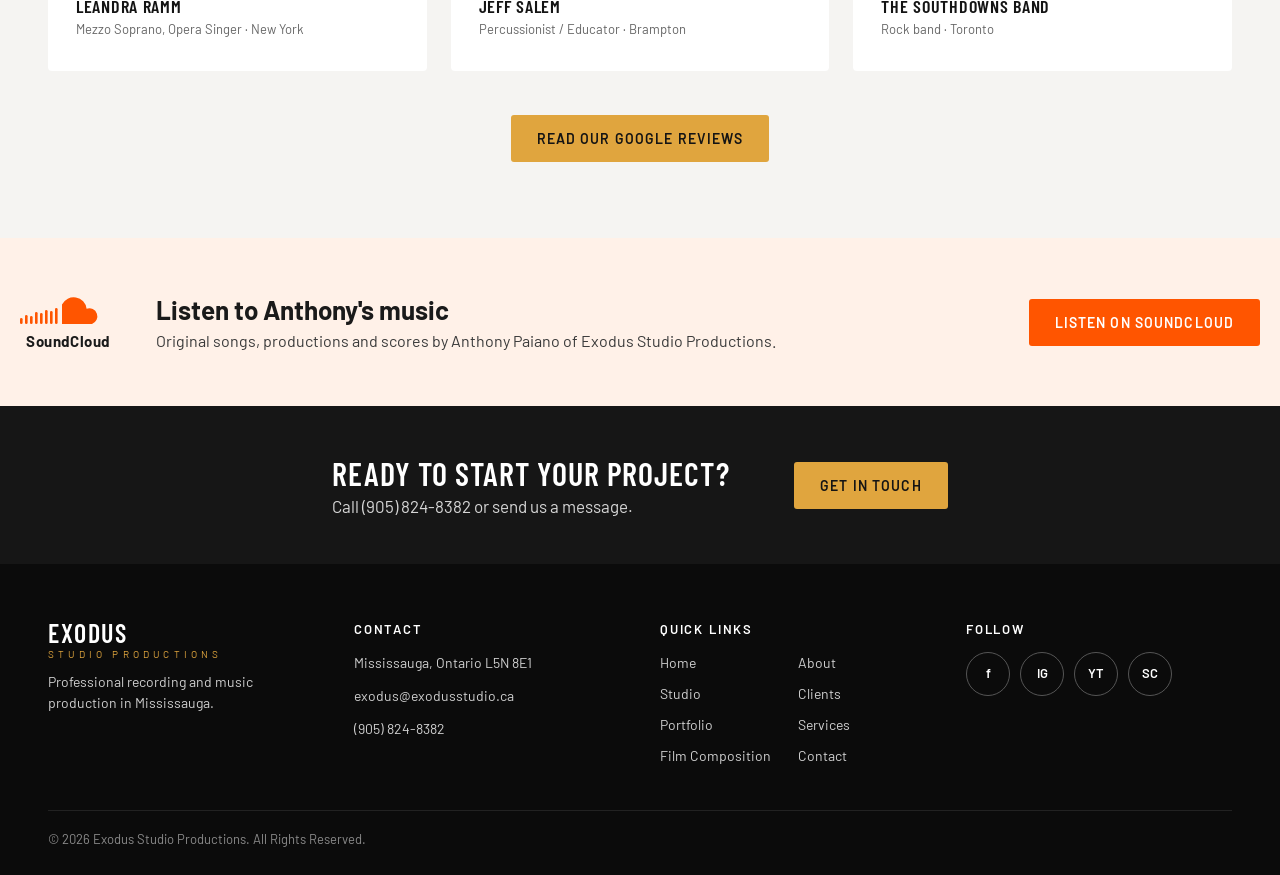
==== commit 3f1a8956: "Add files via upload" ====
--- a/index.html
+++ b/index.html
@@ -15,6 +15,7 @@
 <link rel="stylesheet" href="page.css">
 <link rel="stylesheet" href="home.css?v=8">
 <link rel="stylesheet" href="soundcloud.css?v=15">
+<link rel="stylesheet" href="yt.css?v=1">
 </head>
 <body>
 
@@ -61,6 +62,12 @@
 
 <!-- PRODUCER -->
 <section id="producer" class="section producer">
+  <div class="container">
+    <a class="yt-link" href="https://youtu.be/87xDX9z9YwQ" target="_blank" rel="noopener noreferrer">
+      <span class="yt-thumb"><img src="https://img.youtube.com/vi/87xDX9z9YwQ/hqdefault.jpg" alt="Watch the Exodus Studio video on YouTube" loading="lazy"><span class="yt-play" aria-hidden="true"></span></span>
+      <span class="yt-copy"><span class="eyebrow">Watch on YouTube</span><span class="yt-title">Exodus Studio Productions Recording Studio Intro</span></span>
+    </a>
+  </div>
   <div class="container producer-grid">
     <figure class="producer-photo"><div class="photo"><img src="anthony-mixer.jpg" alt="Anthony Paiano at the mixing console" loading="lazy"></div></figure>
     <div class="producer-text">
--- a/yt.css
+++ b/yt.css
@@ -0,0 +1,12 @@
+.yt-link{display:flex;align-items:center;gap:20px;max-width:520px;margin:0 0 clamp(36px,5vw,56px);color:var(--ink)}
+.yt-link:hover{color:var(--ink)}
+.yt-thumb{position:relative;flex:0 0 200px;aspect-ratio:16/9;border-radius:3px;overflow:hidden;background:var(--charcoal)}
+.yt-thumb img{width:100%;height:100%;object-fit:cover;transition:transform .4s ease}
+.yt-play{position:absolute;inset:0;margin:auto;width:52px;height:36px;border-radius:9px;background:#ff0000;display:grid;place-items:center;transition:transform .2s}
+.yt-play::after{content:"";border-style:solid;border-width:8px 0 8px 14px;border-color:transparent transparent transparent #fff;margin-left:3px}
+.yt-link:hover .yt-thumb img{transform:scale(1.05)}
+.yt-link:hover .yt-play{transform:scale(1.08)}
+.yt-copy{display:flex;flex-direction:column;gap:6px}
+.yt-title{font-family:var(--head);font-weight:600;font-size:24px;line-height:1.1}
+.yt-link:hover .yt-title{color:var(--gold-text)}
+@media (max-width:520px){.yt-link{flex-direction:column;align-items:flex-start}.yt-thumb{flex:none;width:100%}}
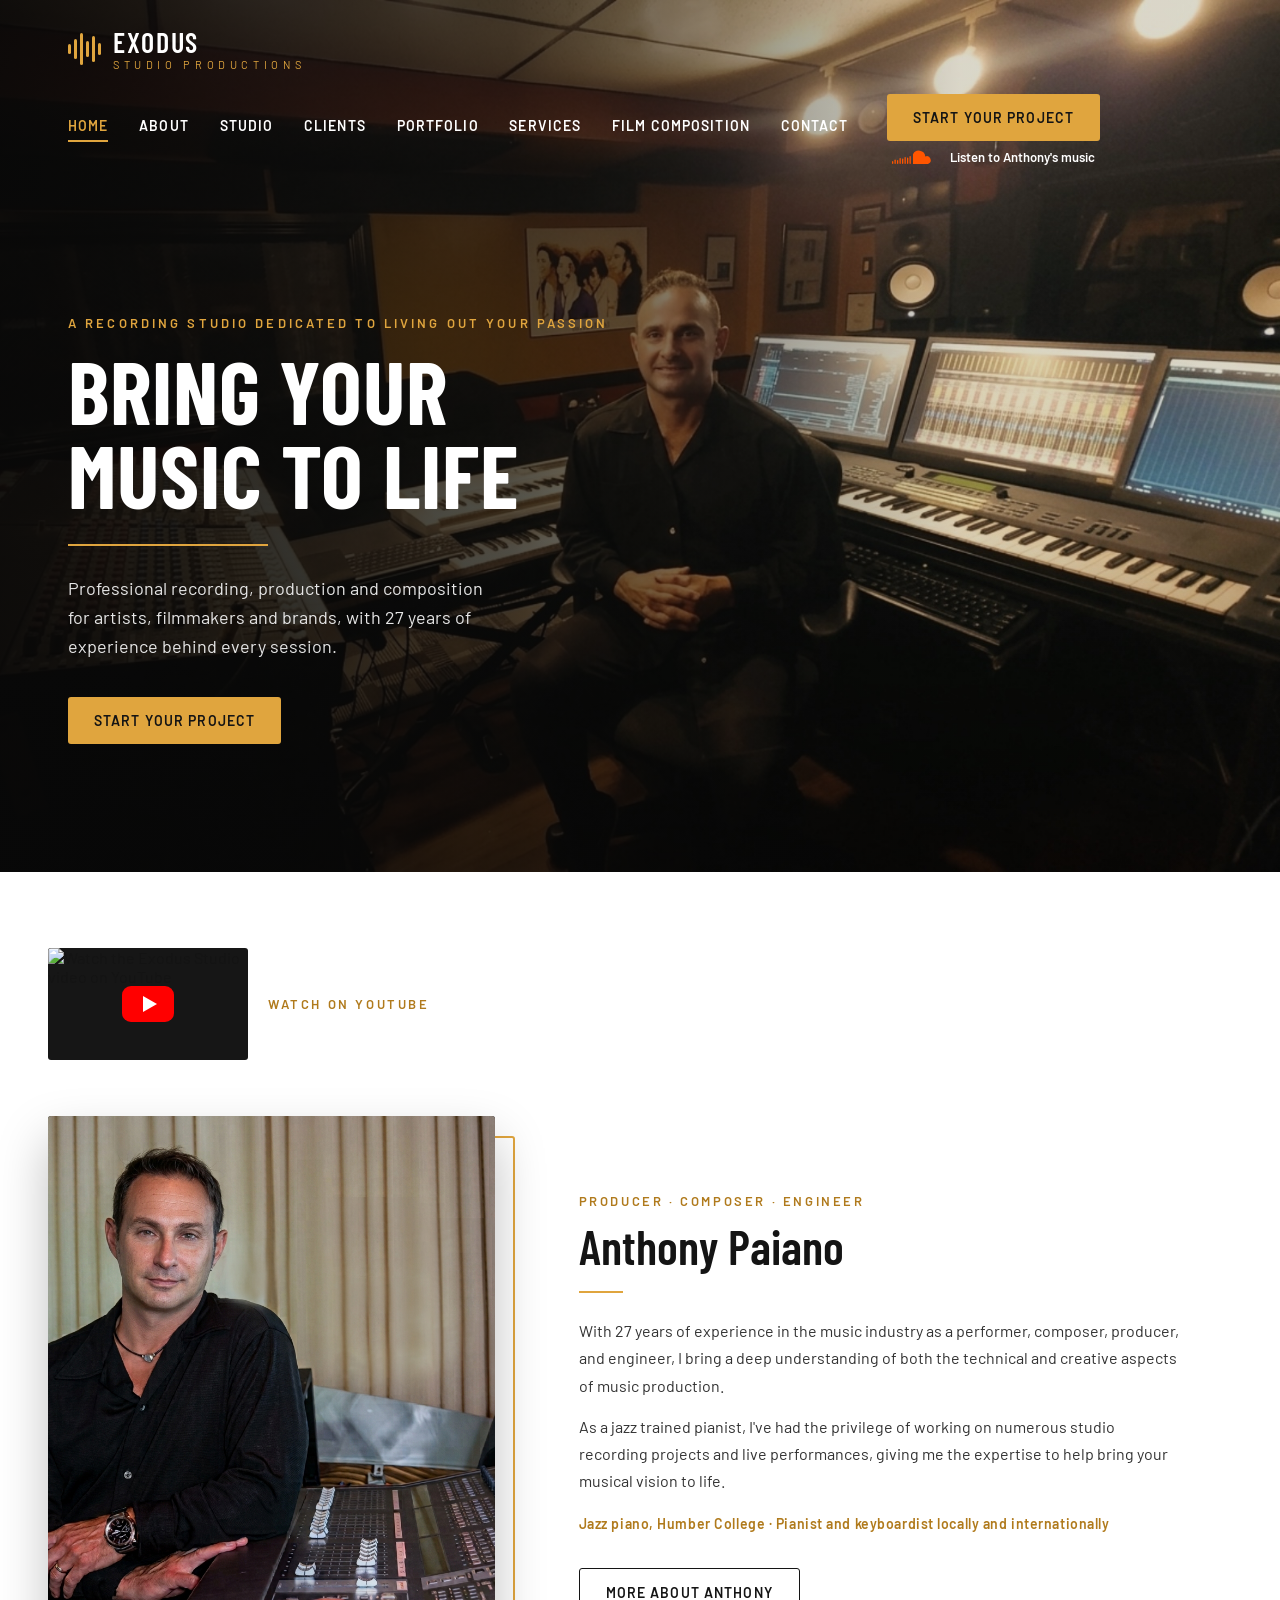
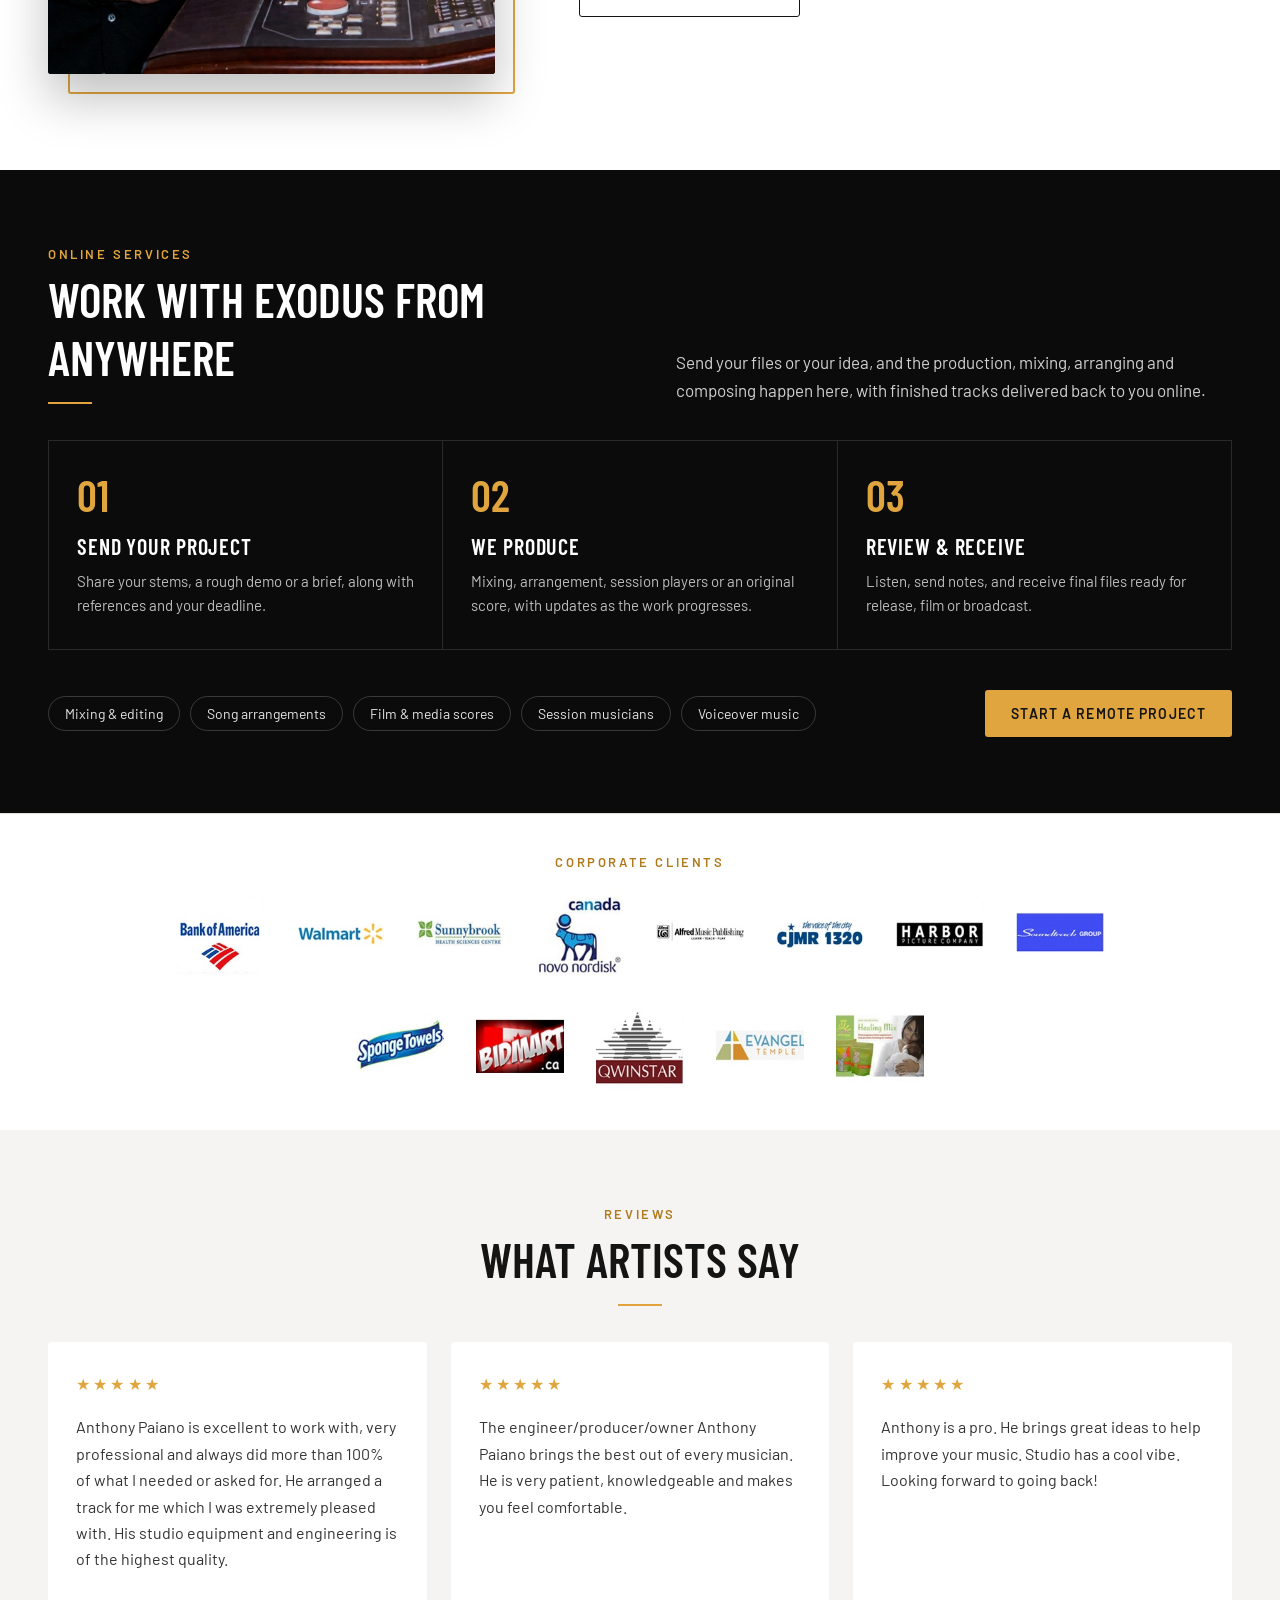
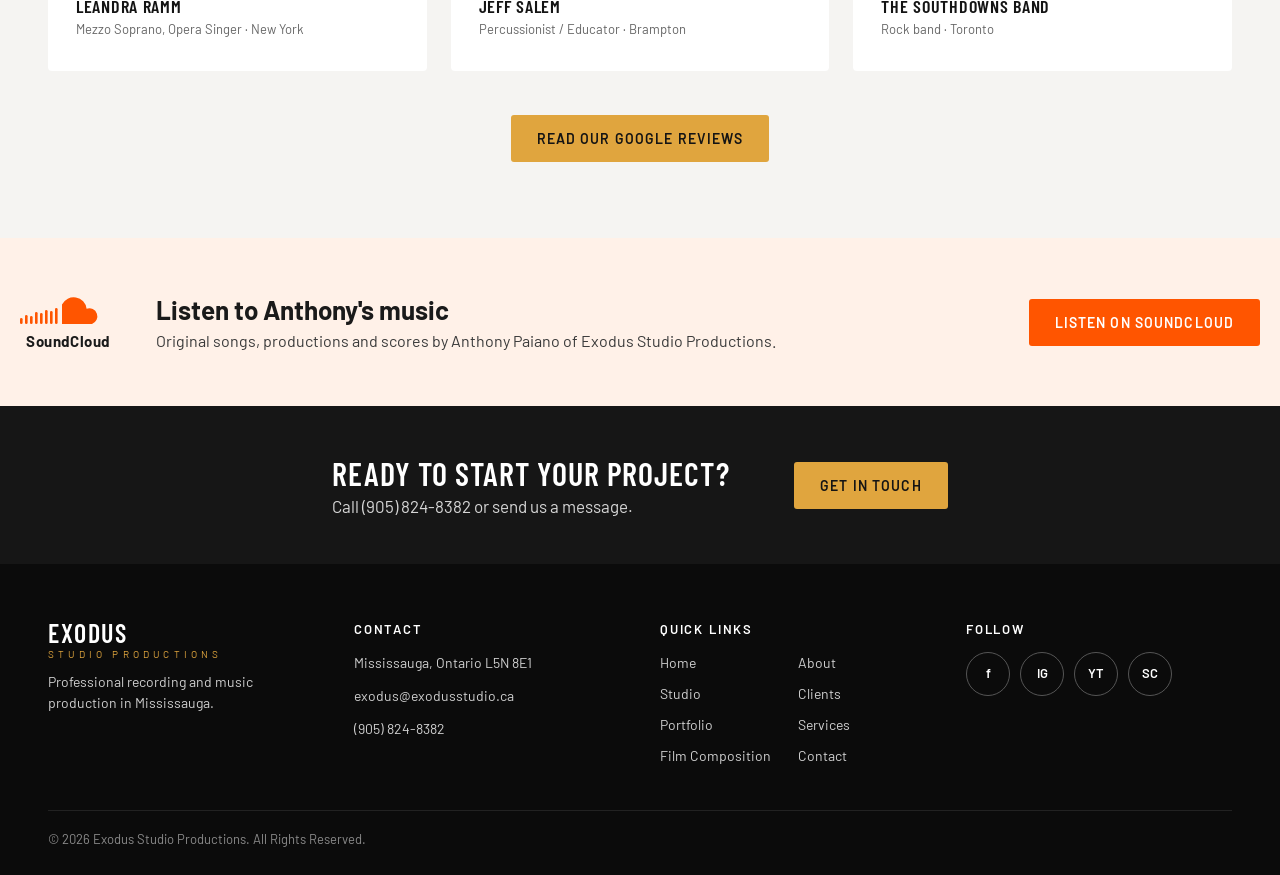
==== commit df4dce97: "Add files via upload" ====
--- a/index.html
+++ b/index.html
@@ -65,7 +65,7 @@
   <div class="container">
     <a class="yt-link" href="https://youtu.be/87xDX9z9YwQ" target="_blank" rel="noopener noreferrer">
       <span class="yt-thumb"><img src="https://img.youtube.com/vi/87xDX9z9YwQ/hqdefault.jpg" alt="Watch the Exodus Studio video on YouTube" loading="lazy"><span class="yt-play" aria-hidden="true"></span></span>
-      <span class="yt-copy"><span class="eyebrow">Watch on YouTube</span><span class="yt-title">Exodus Studio Productions Recording Studio Intro</span></span>
+      <span class="yt-copy"><span class="eyebrow">Watch on YouTube</span></span>
     </a>
   </div>
   <div class="container producer-grid">
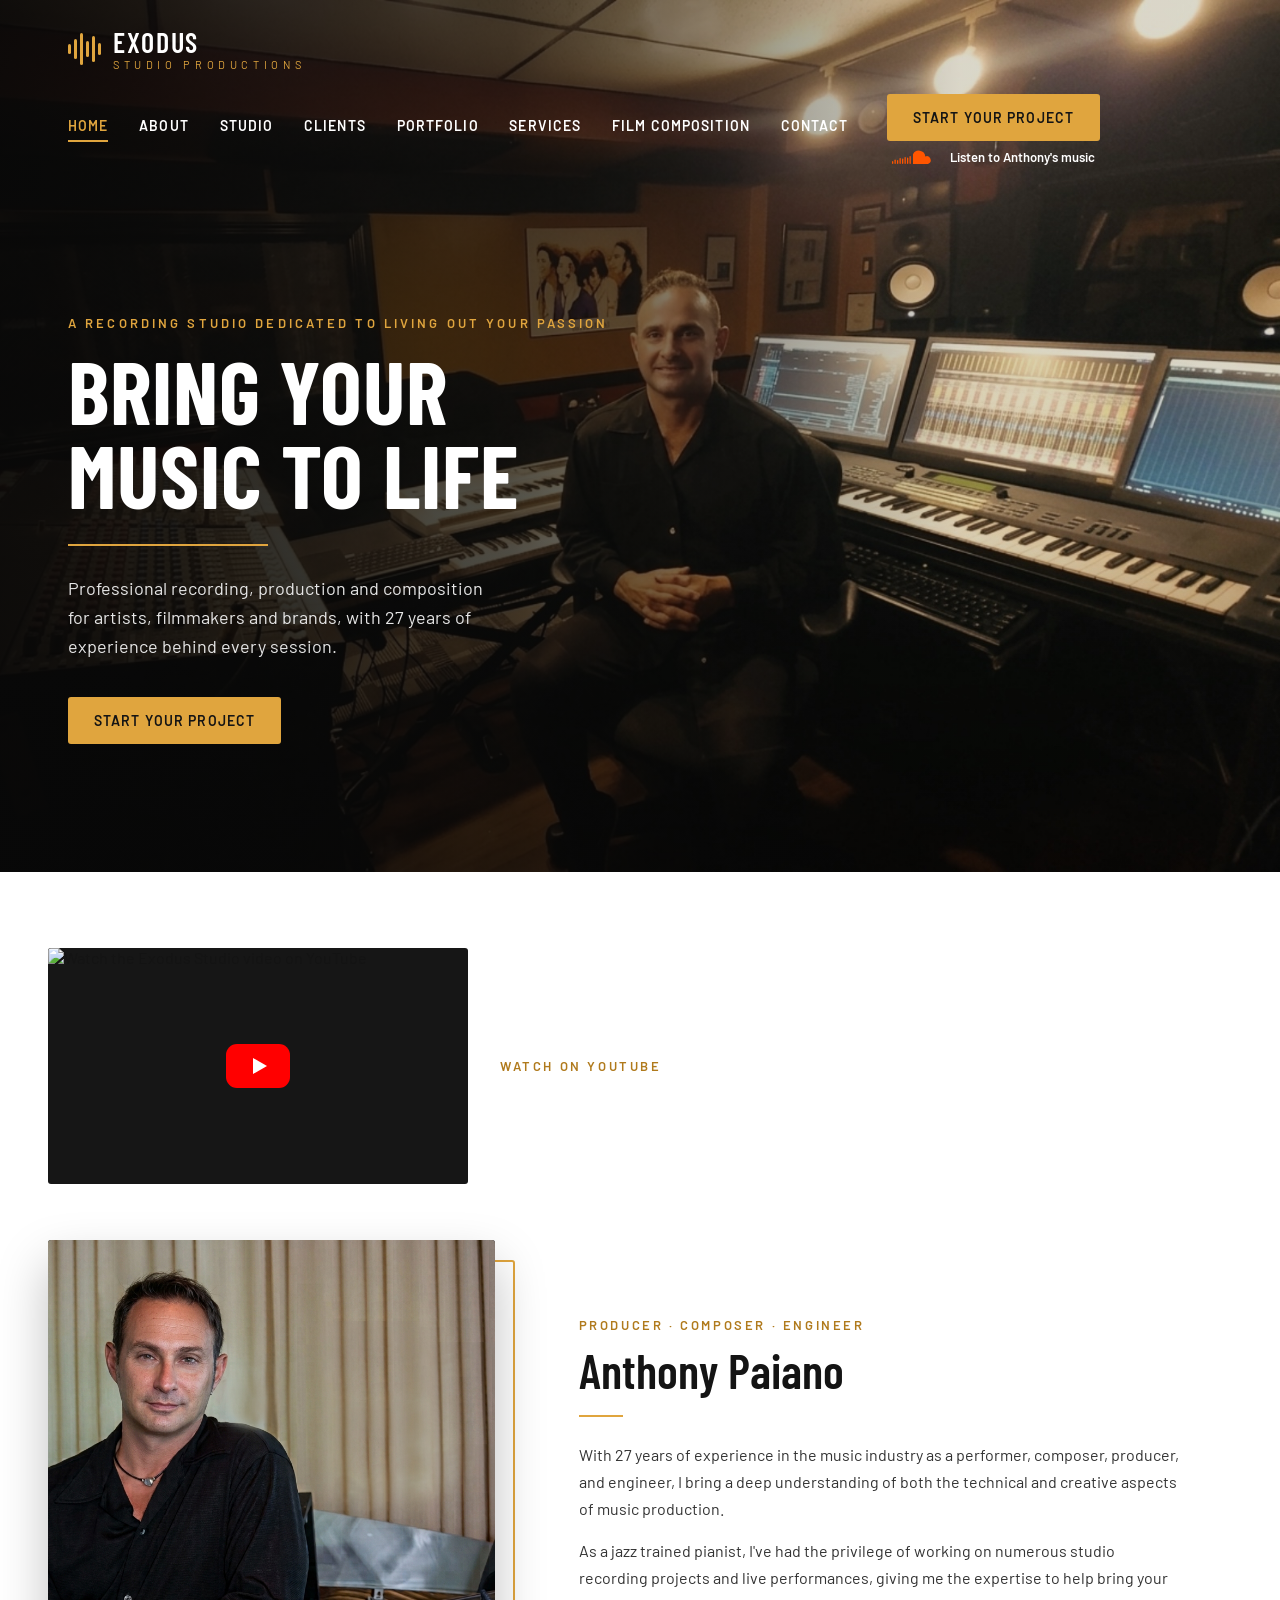
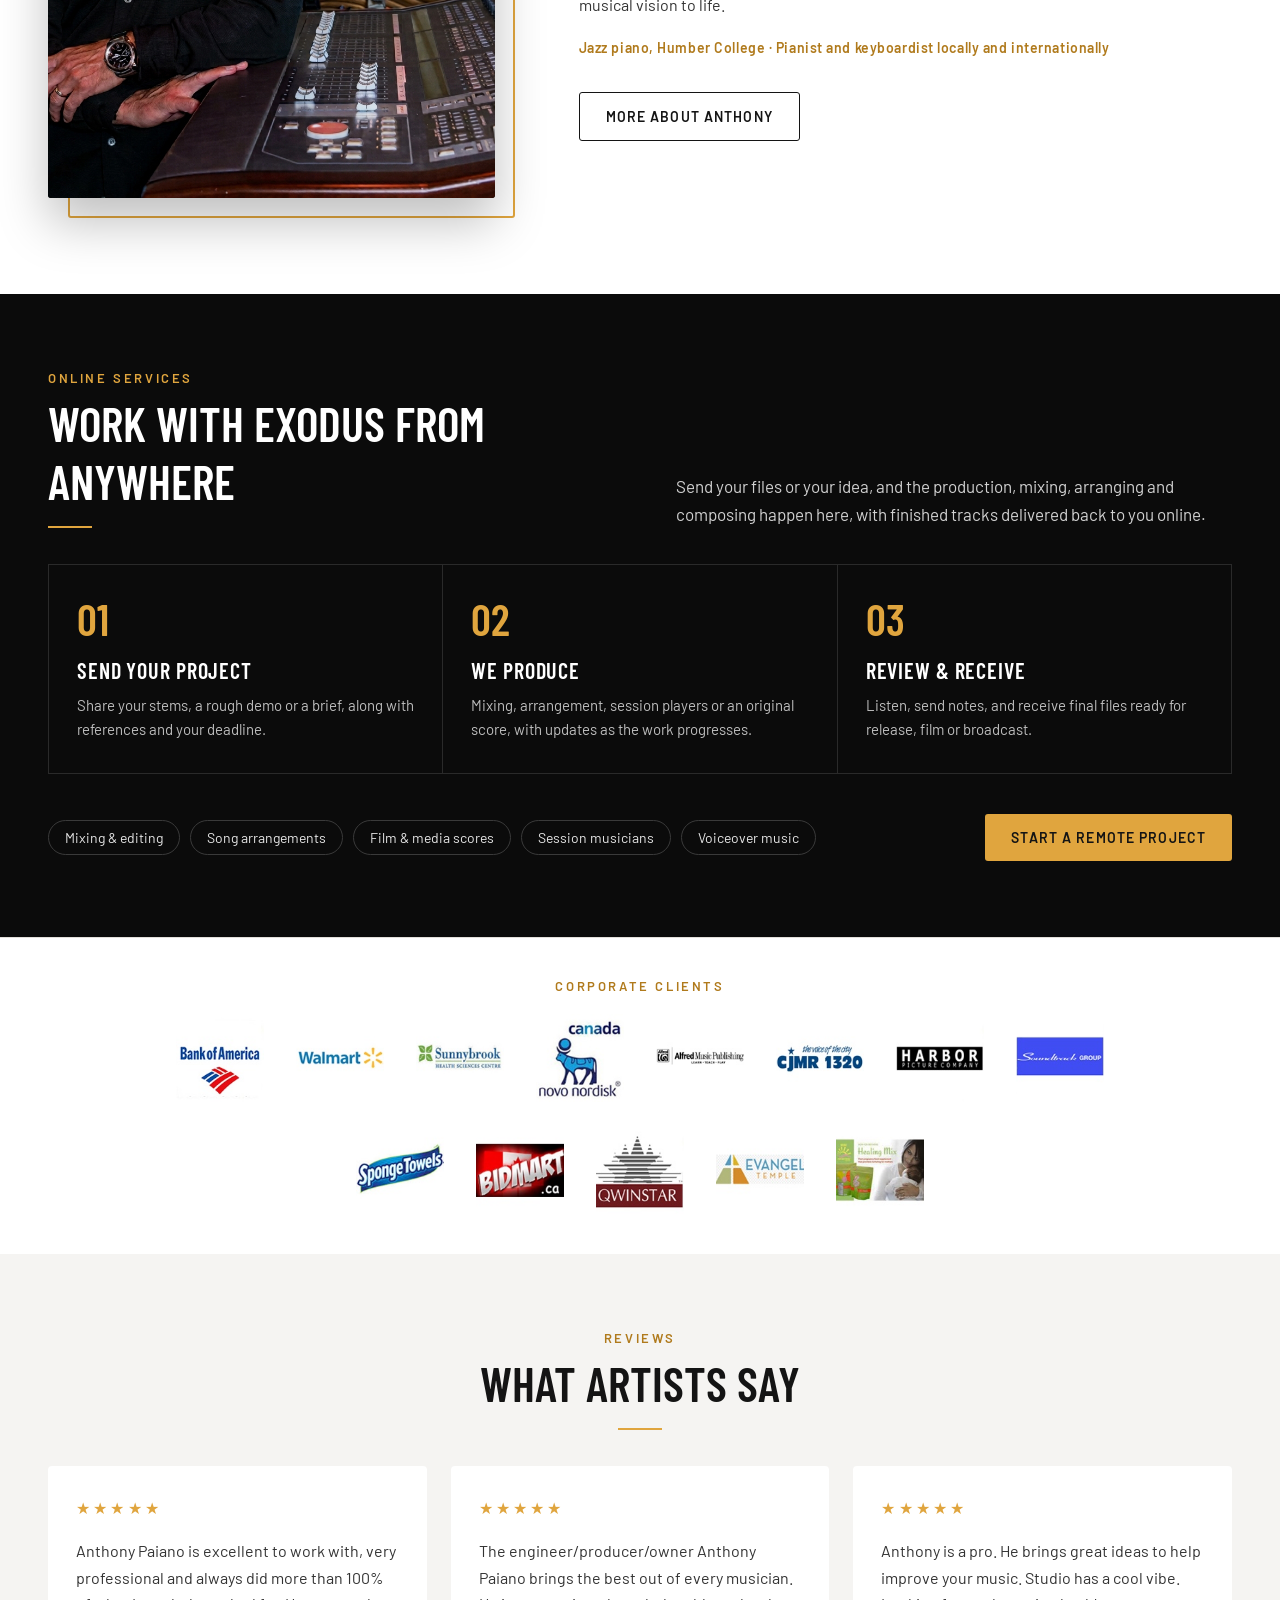
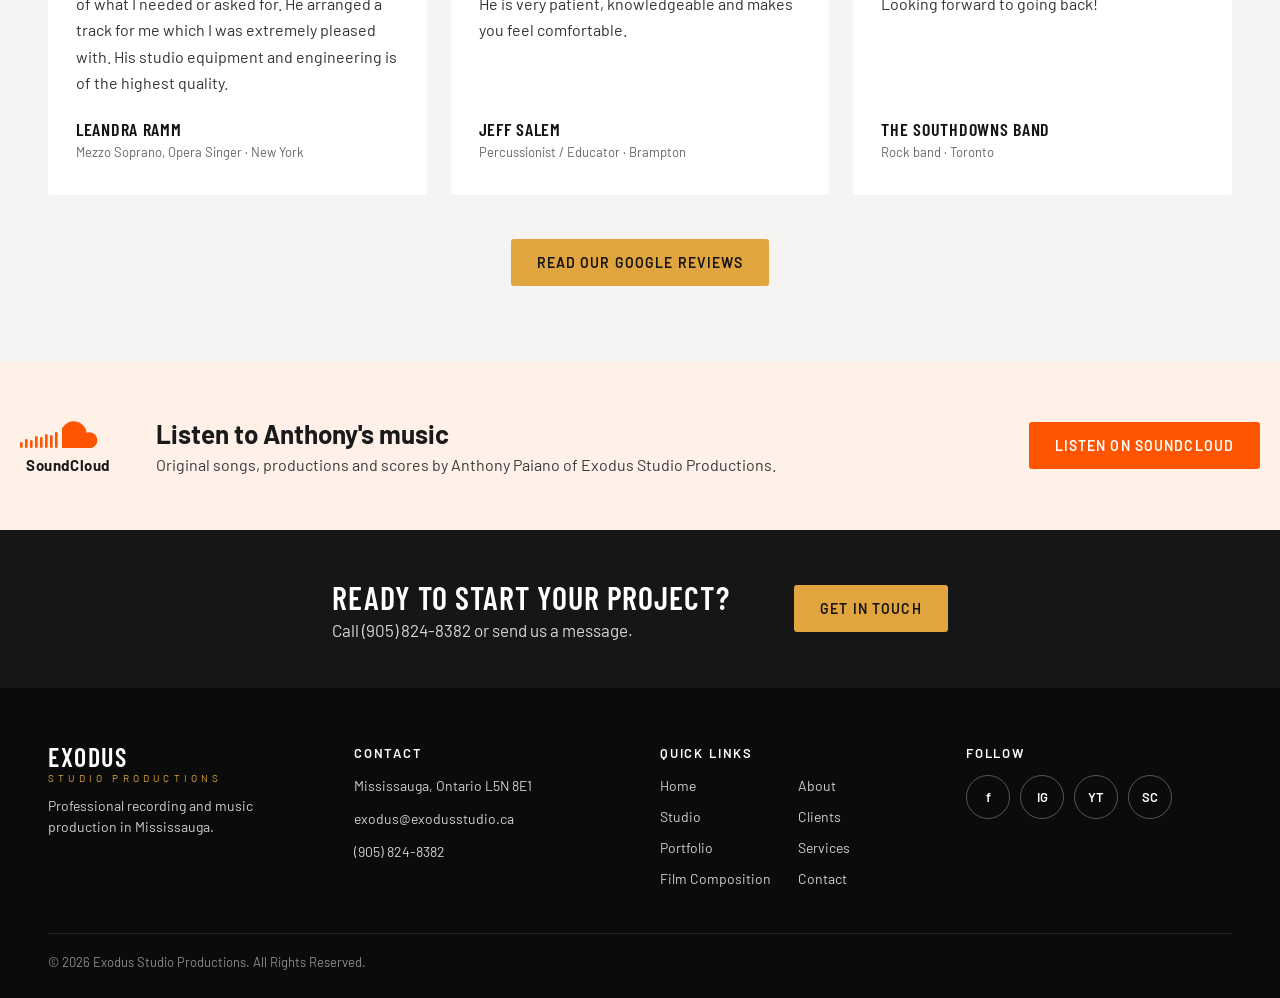
==== commit e5842723: "Add files via upload" ====
--- a/index.html
+++ b/index.html
@@ -15,7 +15,7 @@
 <link rel="stylesheet" href="page.css">
 <link rel="stylesheet" href="home.css?v=8">
 <link rel="stylesheet" href="soundcloud.css?v=15">
-<link rel="stylesheet" href="yt.css?v=1">
+<link rel="stylesheet" href="yt.css?v=2">
 </head>
 <body>
 
--- a/yt.css
+++ b/yt.css
@@ -10,3 +10,4 @@
 .yt-title{font-family:var(--head);font-weight:600;font-size:24px;line-height:1.1}
 .yt-link:hover .yt-title{color:var(--gold-text)}
 @media (max-width:520px){.yt-link{flex-direction:column;align-items:flex-start}.yt-thumb{flex:none;width:100%}}
+@media (min-width:900px){.yt-link{max-width:none;gap:32px}.yt-thumb{flex-basis:420px}.yt-play{width:64px;height:44px;border-radius:11px}}
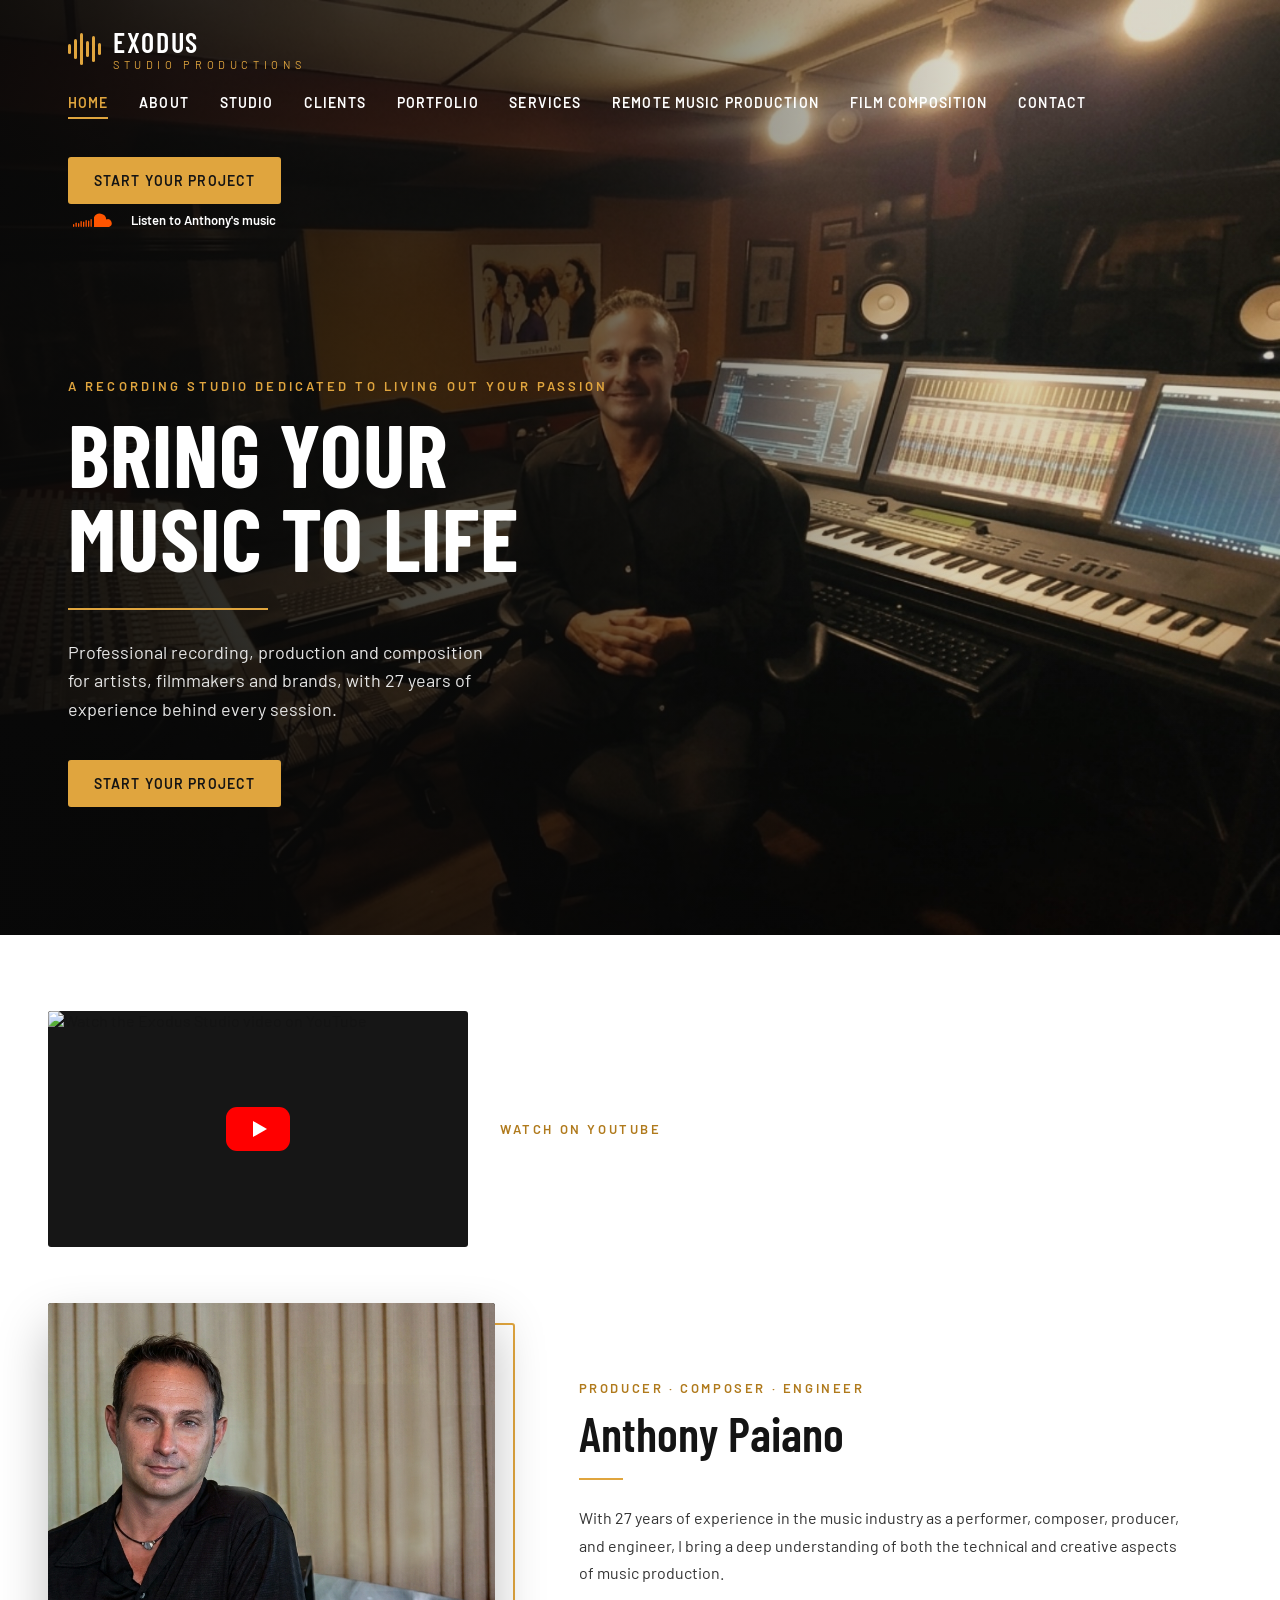
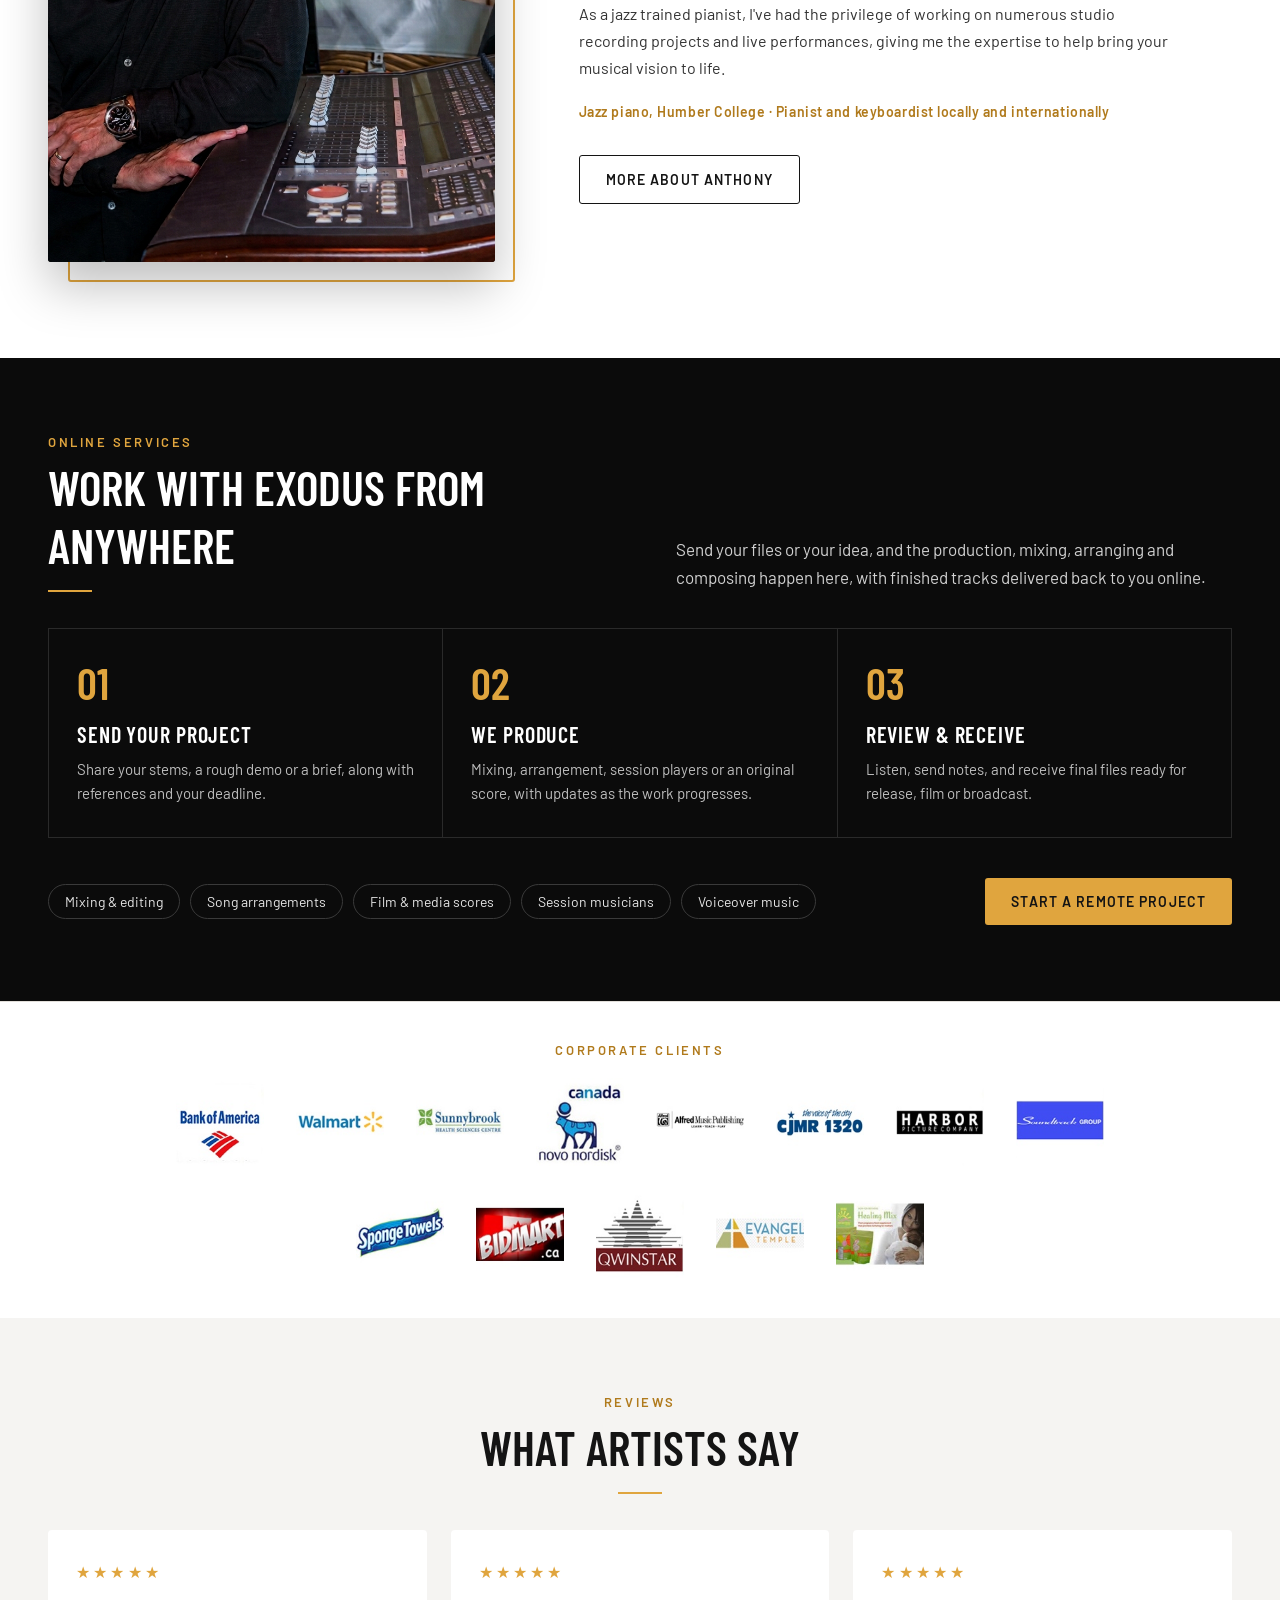
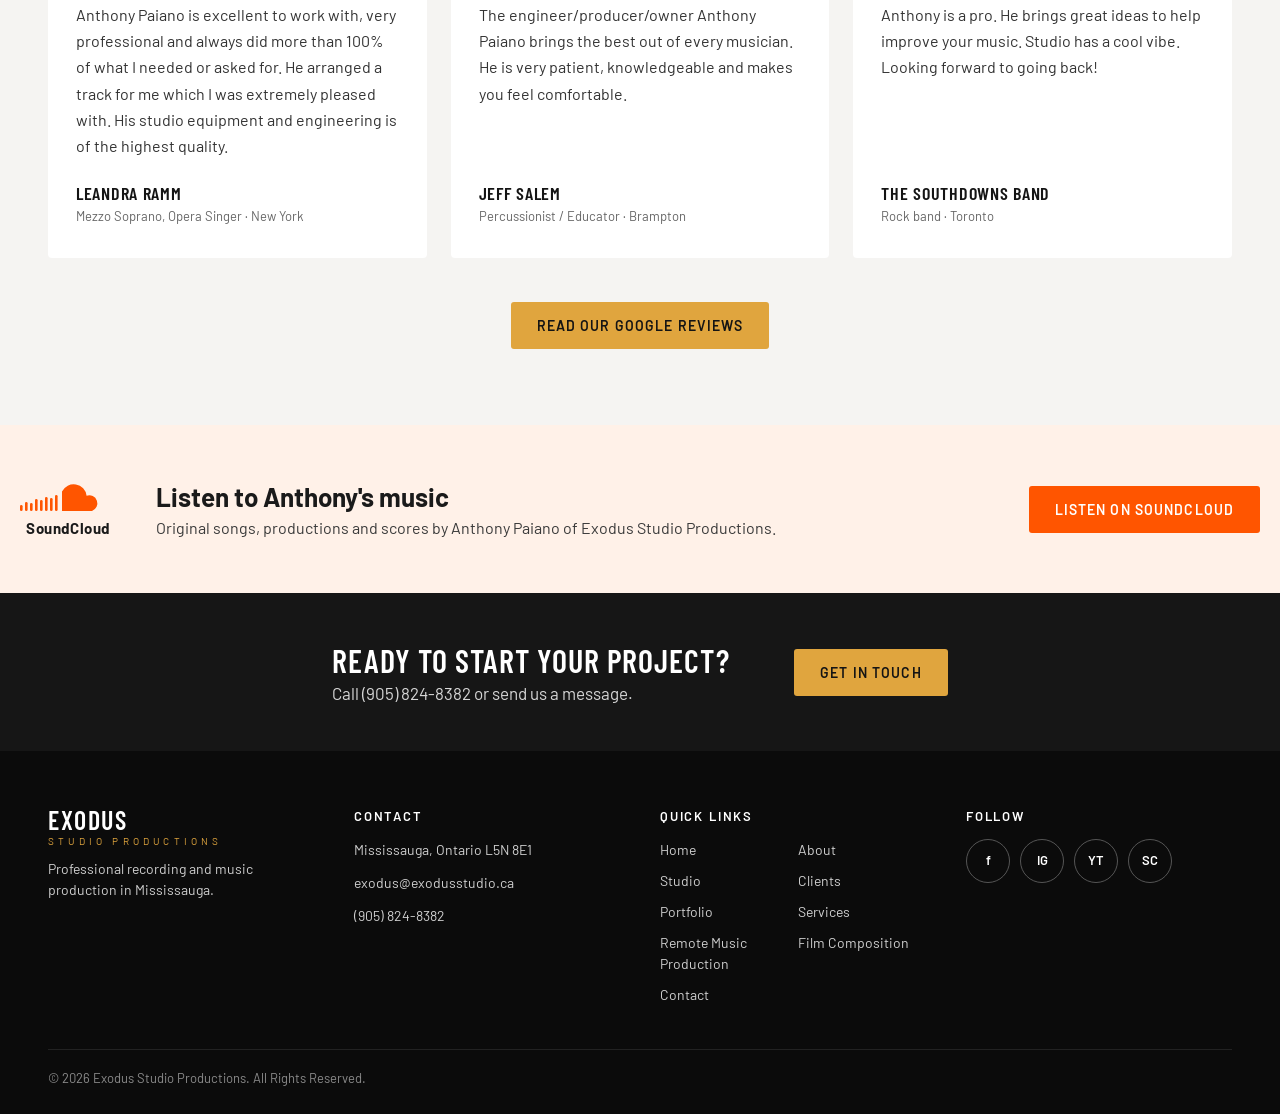
==== commit df896723: "Add files via upload" ====
--- a/index.html
+++ b/index.html
@@ -37,6 +37,7 @@
           <a href="clients.html">CLIENTS</a>
           <a href="portfolio.html">PORTFOLIO</a>
           <a href="services.html">SERVICES</a>
+          <a href="remote.html">REMOTE MUSIC PRODUCTION</a>
           <a href="film.html">FILM COMPOSITION</a>
           <a href="contact.html">CONTACT</a>
         </div>
@@ -185,7 +186,7 @@
     <div class="footer-col">
       <h4>QUICK LINKS</h4>
       <div class="links">
-        <a href="index.html">Home</a><a href="about.html">About</a><a href="studio.html">Studio</a><a href="clients.html">Clients</a><a href="portfolio.html">Portfolio</a><a href="services.html">Services</a><a href="film.html">Film Composition</a><a href="contact.html">Contact</a>
+        <a href="index.html">Home</a><a href="about.html">About</a><a href="studio.html">Studio</a><a href="clients.html">Clients</a><a href="portfolio.html">Portfolio</a><a href="services.html">Services</a><a href="remote.html">Remote Music Production</a><a href="film.html">Film Composition</a><a href="contact.html">Contact</a>
       </div>
     </div>
     <div class="footer-col">
